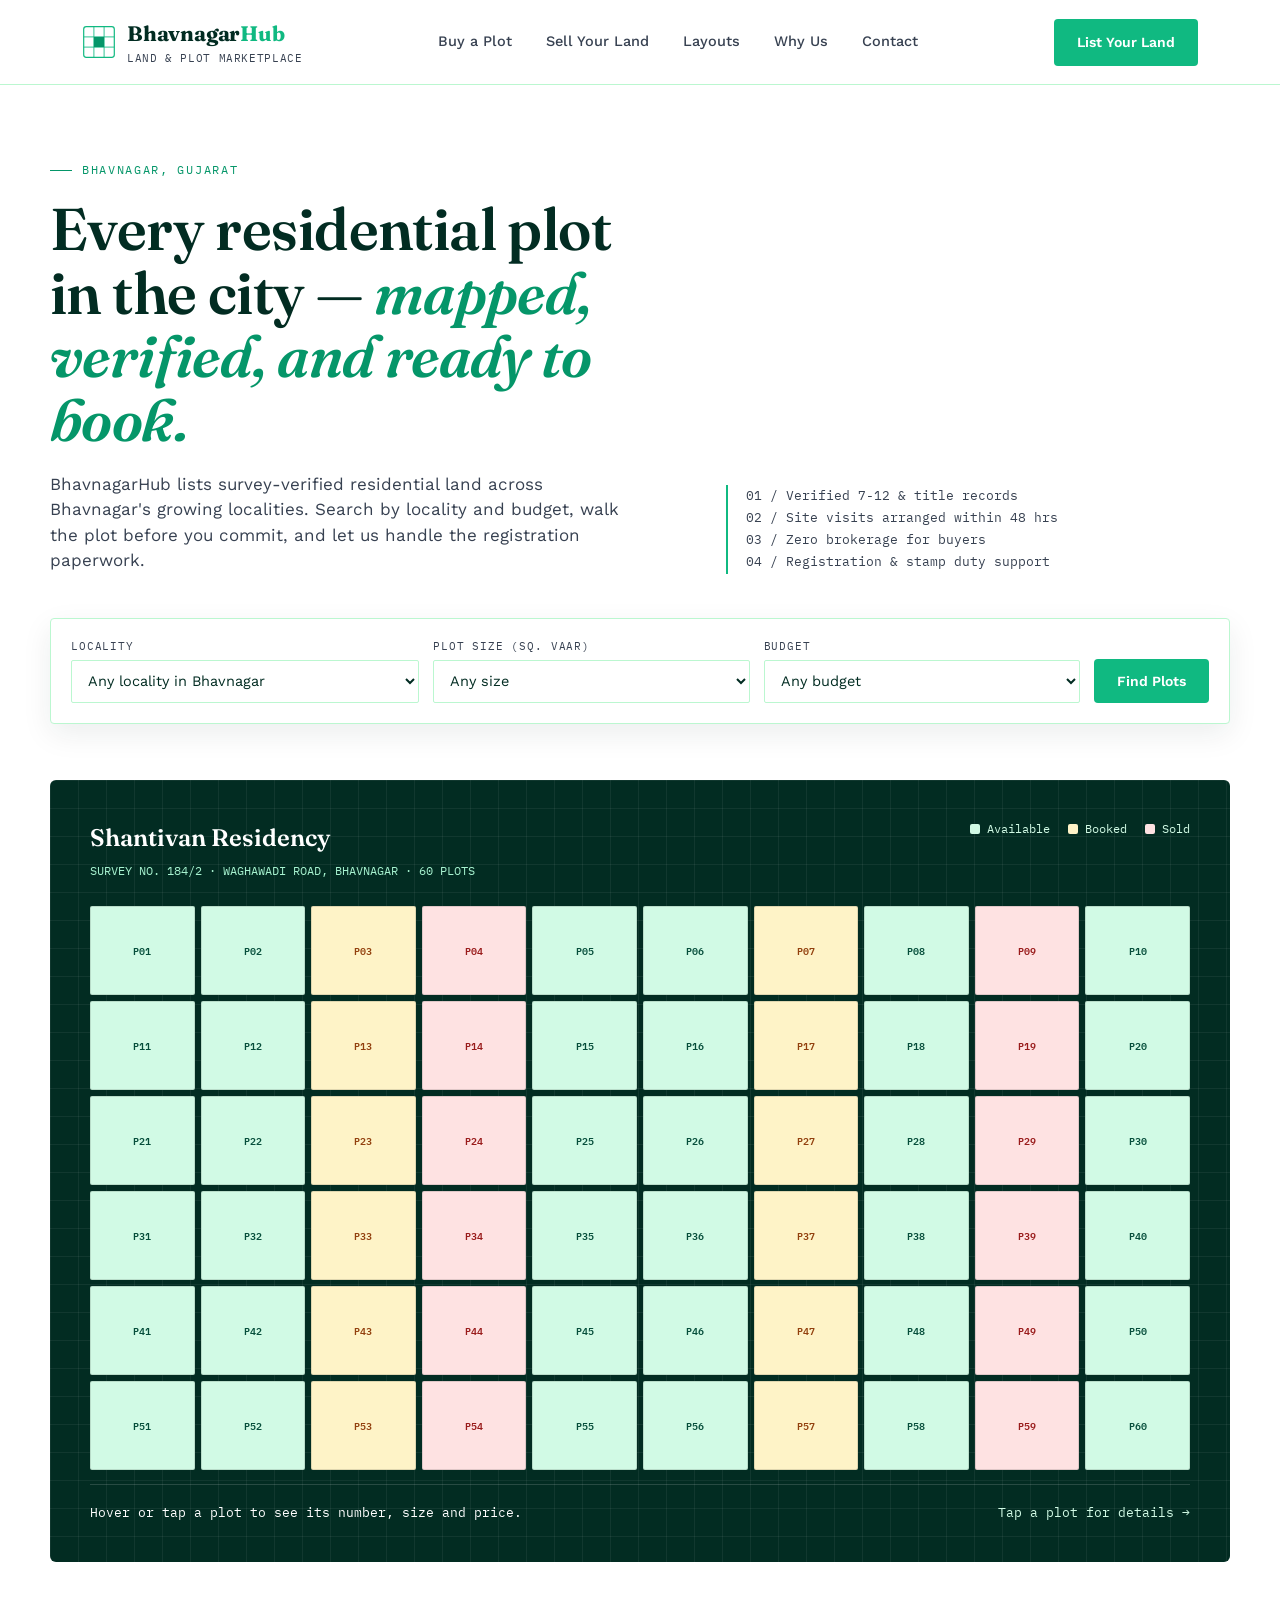
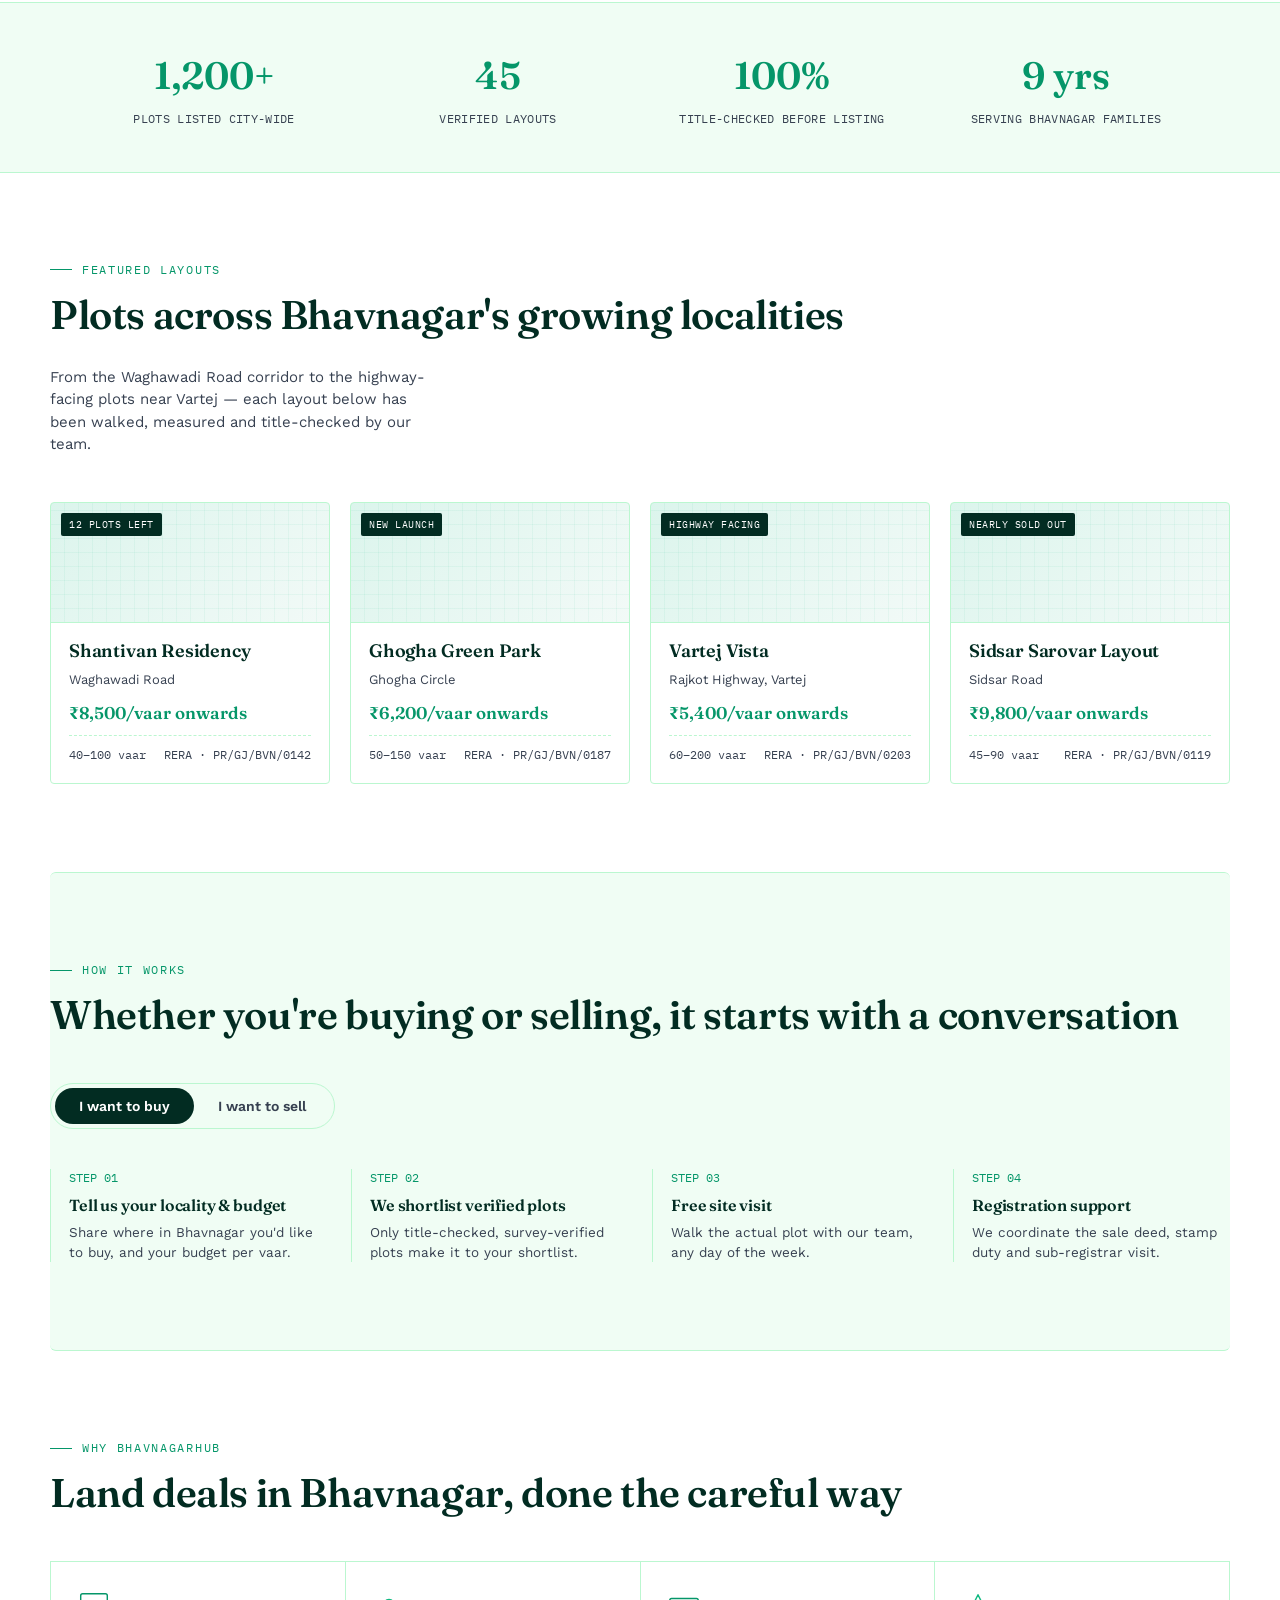
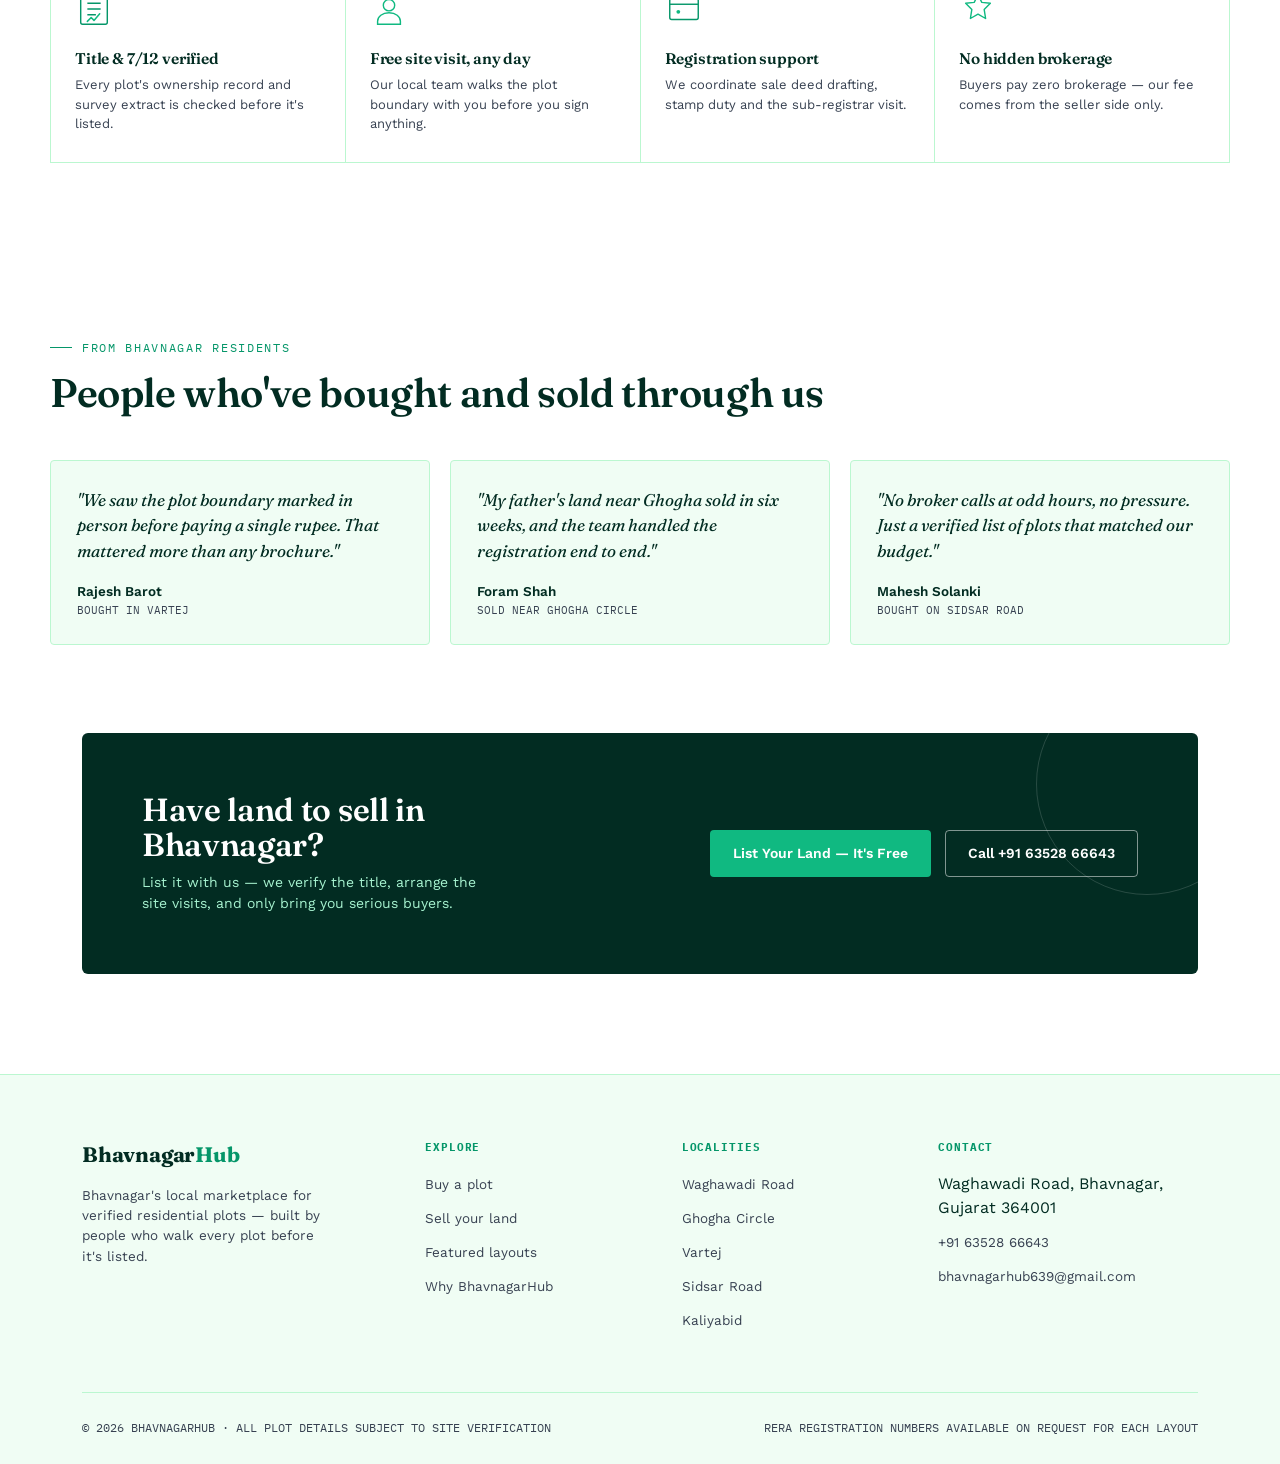
==== BhavnagarHub.html @ c13026b7 "Add files via upload" ====
<!DOCTYPE html>
<html lang="en">
<head>
<meta charset="UTF-8">
<meta name="viewport" content="width=device-width, initial-scale=1.0">
<title>BhavnagarHub — Bhavnagar's Land &amp; Plot Marketplace</title>
<link rel="preconnect" href="https://fonts.googleapis.com">
<link rel="preconnect" href="https://fonts.gstatic.com" crossorigin>
<link href="https://fonts.googleapis.com/css2?family=Fraunces:opsz,wght@9..144,400;9..144,500;9..144,600;9..144,700;9..144,900&family=Work+Sans:wght@400;500;600;700&family=IBM+Plex+Mono:wght@400;500;600&display=swap" rel="stylesheet">
<style>
  :root{
    /* Fresh Green & White Palette */
    --ink: #022C22; /* Deep forest green / almost black */
    --ink-soft: #374151; /* Muted slate for readable subtext */
    --paper: #FFFFFF; /* Crisp white */
    --paper-2: #F0FDF4; /* Very light fresh mint for soft backgrounds */
    --paper-line: #BBF7D0; /* Light green for borders */
    --accent: #10B981; /* Vibrant emerald green for primary actions */
    --accent-dark: #059669; /* Darker emerald for hovers */
    
    /* Plot statuses */
    --plot-available: #059669;
    --plot-available-bg: #D1FAE5;
    --plot-booked: #D97706;
    --plot-booked-bg: #FEF3C7;
    --plot-sold: #DC2626;
    --plot-sold-bg: #FEE2E2;
    
    --cream-white: #FFFFFF;
    --shadow: 0 10px 30px rgba(2, 44, 34, 0.08);
    --radius: 4px;
  }

  *{box-sizing:border-box; margin:0; padding:0;}
  html{scroll-behavior:smooth;}
  body{
    background:var(--paper);
    color:var(--ink);
    font-family:'Work Sans', sans-serif;
    font-size:16px;
    line-height:1.5;
    -webkit-font-smoothing:antialiased;
  }
  img{max-width:100%; display:block;}
  a{color:inherit; text-decoration:none;}
  ul{list-style:none;}
  button{font-family:inherit; cursor:pointer;}

  .wrap{
    max-width:1180px;
    margin:0 auto;
    padding:0 32px;
  }

  h1,h2,h3,h4{
    font-family:'Fraunces', serif;
    font-weight:600;
    line-height:1.08;
    letter-spacing:-0.01em;
  }

  .eyebrow{
    font-family:'IBM Plex Mono', monospace;
    font-size:12px;
    letter-spacing:0.14em;
    text-transform:uppercase;
    color:var(--accent-dark);
    display:flex;
    align-items:center;
    gap:10px;
  }
  .eyebrow::before{
    content:"";
    width:22px;
    height:1px;
    background:var(--accent-dark);
    display:inline-block;
  }

  /* ===== HEADER ===== */
  header{
    position:sticky;
    top:0;
    z-index:100;
    background:rgba(255, 255, 255, 0.94);
    backdrop-filter:blur(8px);
    border-bottom:1px solid var(--paper-line);
  }
  .nav{
    display:flex;
    align-items:center;
    justify-content:space-between;
    padding:18px 32px;
    max-width:1180px;
    margin:0 auto;
  }
  .brand{
    display:flex;
    align-items:center;
    gap:11px;
  }
  .brand-mark{
    width:34px; height:34px;
    flex-shrink:0;
  }
  .brand-text{
    font-family:'Fraunces', serif;
    font-weight:700;
    font-size:21px;
    letter-spacing:-0.01em;
    color:var(--ink);
  }
  .brand-text span{ color:var(--accent); }
  .brand-sub{
    font-family:'IBM Plex Mono', monospace;
    font-size:10.5px;
    letter-spacing:0.06em;
    color:var(--ink-soft);
    text-transform:uppercase;
    margin-top:1px;
  }
  .nav-links{
    display:flex;
    align-items:center;
    gap:34px;
  }
  .nav-links a{
    font-size:14.5px;
    font-weight:500;
    color:var(--ink-soft);
    position:relative;
    padding:4px 0;
  }
  .nav-links a:hover{ color:var(--ink); }
  .nav-cta{
    display:flex;
    align-items:center;
    gap:16px;
  }
  .btn{
    display:inline-flex;
    align-items:center;
    justify-content:center;
    gap:8px;
    padding:12px 22px;
    border-radius:var(--radius);
    font-size:14px;
    font-weight:600;
    border:1px solid transparent;
    transition:transform 0.15s ease, box-shadow 0.15s ease, background 0.15s ease;
    white-space:nowrap;
  }
  .btn-accent{
    background:var(--accent);
    color:var(--cream-white);
  }
  .btn-accent:hover{ background:var(--accent-dark); transform:translateY(-1px); box-shadow:var(--shadow); }
  .btn-ink{
    background:var(--ink);
    color:var(--paper);
  }
  .btn-ink:hover{ background:#021c16; transform:translateY(-1px); }
  .btn-line{
    background:transparent;
    color:var(--ink);
    border:1px solid var(--ink);
  }
  .btn-line:hover{ background:var(--ink); color:var(--paper); }
  .btn-ghost-paper{
    background:transparent;
    color:var(--paper);
    border:1px solid rgba(255,255,255,0.5);
  }
  .btn-ghost-paper:hover{ background:rgba(255,255,255,0.15); }

  .menu-toggle{
    display:none;
    flex-direction:column;
    gap:5px;
    background:none; border:none;
  }
  .menu-toggle span{
    width:24px; height:2px; background:var(--ink);
  }

  /* ===== HERO ===== */
  .hero{
    padding:76px 0 40px;
  }
  .hero-top{
    display:grid;
    grid-template-columns:1.1fr 0.9fr;
    gap:60px;
    align-items:end;
    margin-bottom:44px;
  }
  .hero h1{
    font-size:clamp(36px, 4.6vw, 60px);
    margin-top:18px;
    color:var(--ink);
  }
  .hero h1 em{
    font-style:italic;
    color:var(--accent-dark);
  }
  .hero-lede{
    font-size:17px;
    color:var(--ink-soft);
    max-width:52ch;
    margin-top:20px;
  }
  .hero-side{
    font-family:'IBM Plex Mono', monospace;
    font-size:13px;
    color:var(--ink-soft);
    border-left:2px solid var(--accent);
    padding-left:18px;
    line-height:1.7;
  }

  /* search bar */
  .search-bar{
    background:var(--cream-white);
    border:1px solid var(--paper-line);
    border-radius:var(--radius);
    box-shadow:var(--shadow);
    padding:20px;
    display:grid;
    grid-template-columns:1.1fr 1fr 1fr auto;
    gap:14px;
    margin-bottom:56px;
  }
  .field{
    display:flex;
    flex-direction:column;
    gap:6px;
  }
  .field label{
    font-family:'IBM Plex Mono', monospace;
    font-size:10.5px;
    text-transform:uppercase;
    letter-spacing:0.08em;
    color:var(--ink-soft);
  }
  .field select, .field input{
    border:1px solid var(--paper-line);
    background:var(--paper);
    padding:11px 12px;
    font-family:'Work Sans', sans-serif;
    font-size:14.5px;
    color:var(--ink);
    border-radius:2px;
  }
  .field select:focus, .field input:focus{
    outline:2px solid var(--accent);
    outline-offset:1px;
  }
  .search-bar .btn{ align-self:end; height:44px; }

  /* ===== MAP / SIGNATURE ELEMENT ===== */
  .survey{
    background:var(--ink);
    border-radius:6px;
    padding:40px;
    color:var(--paper);
    position:relative;
    overflow:hidden;
  }
  .survey::before{
    content:"";
    position:absolute;
    inset:0;
    background-image:
      linear-gradient(rgba(255,255,255,0.06) 1px, transparent 1px),
      linear-gradient(90deg, rgba(255,255,255,0.06) 1px, transparent 1px);
    background-size:28px 28px;
    pointer-events:none;
  }
  .survey-head{
    display:flex;
    justify-content:space-between;
    align-items:flex-start;
    gap:20px;
    margin-bottom:26px;
    position:relative;
    flex-wrap:wrap;
  }
  .survey-title{
    font-family:'Fraunces', serif;
    font-size:24px;
    font-weight:600;
    color:var(--paper);
  }
  .survey-loc{
    font-family:'IBM Plex Mono', monospace;
    font-size:12px;
    color:#A7F3D0;
    margin-top:6px;
  }
  .legend{
    display:flex;
    gap:18px;
    flex-wrap:wrap;
    font-family:'IBM Plex Mono', monospace;
    font-size:11.5px;
    color:#D1FAE5;
  }
  .legend span{
    display:inline-flex;
    align-items:center;
    gap:7px;
  }
  .legend i{
    width:10px; height:10px; border-radius:2px; display:inline-block;
  }

  .plot-grid{
    position:relative;
    display:grid;
    grid-template-columns:repeat(10, 1fr);
    gap:6px;
    margin-bottom:14px;
  }
  .plot{
    aspect-ratio:1/0.85;
    border-radius:2px;
    display:flex;
    align-items:center;
    justify-content:center;
    font-family:'IBM Plex Mono', monospace;
    font-size:10px;
    font-weight:600;
    cursor:pointer;
    transition:transform 0.12s ease, filter 0.12s ease;
    border:1px solid rgba(0,0,0,0.12);
  }
  .plot:hover{ transform:translateY(-2px) scale(1.05); filter:brightness(1.1); z-index:2; }
  .plot.available{ background:var(--plot-available-bg); color:#064E3B; }
  .plot.booked{ background:var(--plot-booked-bg); color:#92400E; }
  .plot.sold{ background:var(--plot-sold-bg); color:#991B1B; }

  .plot-info{
    position:relative;
    display:flex;
    justify-content:space-between;
    align-items:center;
    flex-wrap:wrap;
    gap:14px;
    padding-top:18px;
    border-top:1px solid rgba(255,255,255,0.15);
    font-family:'IBM Plex Mono', monospace;
    font-size:12.5px;
    color:#D1FAE5;
  }
  #plot-detail{
    font-size:13px;
    color:var(--paper);
  }
  #plot-detail b{ color:var(--accent); }

  /* ===== STATS ===== */
  .stats{
    background:var(--paper-2);
    border-top:1px solid var(--paper-line);
    border-bottom:1px solid var(--paper-line);
    padding:44px 0;
  }
  .stats-grid{
    display:grid;
    grid-template-columns:repeat(4, 1fr);
    gap:20px;
    text-align:center;
  }
  .stat-num{
    font-family:'Fraunces', serif;
    font-size:38px;
    font-weight:600;
    color:var(--accent-dark);
  }
  .stat-label{
    font-family:'IBM Plex Mono', monospace;
    font-size:11.5px;
    letter-spacing:0.03em;
    color:var(--ink-soft);
    margin-top:6px;
  }

  /* ===== SECTION GENERIC ===== */
  section.block{ padding:88px 0; }
  .block-head{
    display:flex;
    justify-content:space-between;
    align-items:flex-end;
    gap:30px;
    margin-bottom:46px;
    flex-wrap:wrap;
  }
  .block-head h2{
    font-size:clamp(28px,3.2vw,40px);
    margin-top:14px;
  }
  .block-head p{
    max-width:44ch;
    color:var(--ink-soft);
    font-size:15px;
  }

  
  /* ===== LAYOUT CARDS ===== */
  .layouts-grid{
    display:grid;
    grid-template-columns:repeat(4, 1fr);
    gap:20px;
  }
  .layout-card{
    background:var(--cream-white);
    border:1px solid var(--paper-line);
    border-radius:4px;
    overflow:hidden;
    display:flex;
    flex-direction:column;
    transition:box-shadow 0.15s ease, transform 0.15s ease;
  }
  .layout-card:hover{ box-shadow:var(--shadow); transform:translateY(-3px); }
  .layout-thumb{
    height:120px;
    background:
      linear-gradient(135deg, rgba(16,185,129,0.15), rgba(5,150,105,0.05)),
      repeating-linear-gradient(0deg, transparent, transparent 13px, rgba(16,185,129,0.06) 13px, rgba(16,185,129,0.06) 14px),
      repeating-linear-gradient(90deg, transparent, transparent 13px, rgba(16,185,129,0.06) 13px, rgba(16,185,129,0.06) 14px);
    position:relative;
    border-bottom:1px solid var(--paper-line);
  }
  .layout-tag{
    position:absolute;
    top:10px; left:10px;
    background:var(--ink);
    color:var(--paper);
    font-family:'IBM Plex Mono', monospace;
    font-size:10px;
    letter-spacing:0.05em;
    padding:4px 8px;
    border-radius:2px;
    text-transform:uppercase;
  }
  .layout-body{
    padding:18px 18px 20px;
    display:flex;
    flex-direction:column;
    gap:10px;
    flex:1;
  }
  .layout-body h3{
    font-size:18px;
    font-weight:600;
  }
  .layout-loc{
    font-size:13px;
    color:var(--ink-soft);
  }
  .layout-meta{
    font-family:'IBM Plex Mono', monospace;
    font-size:11.5px;
    color:var(--ink-soft);
    display:flex;
    justify-content:space-between;
    border-top:1px dashed var(--paper-line);
    padding-top:10px;
    margin-top:auto;
  }
  .layout-price{
    font-family:'Fraunces', serif;
    font-weight:600;
    font-size:17px;
    color:var(--accent-dark);
  }

  /* ===== PROCESS (buy/sell toggle) ===== */
  .toggle-row{
    display:inline-flex;
    background:var(--paper-2);
    border:1px solid var(--paper-line);
    border-radius:30px;
    padding:4px;
    margin-bottom:40px;
  }
  .toggle-btn{
    padding:10px 24px;
    border-radius:24px;
    font-size:14px;
    font-weight:600;
    background:transparent;
    border:none;
    color:var(--ink-soft);
  }
  .toggle-btn.active{
    background:var(--ink);
    color:var(--paper);
  }
  .process-panel{ display:none; }
  .process-panel.active{ display:grid; }
  .process-panel{
    grid-template-columns:repeat(4, 1fr);
    gap:24px;
  }
  .process-step{
    border-left:1px solid var(--paper-line);
    padding-left:18px;
    position:relative;
  }
  .process-step .num{
    font-family:'IBM Plex Mono', monospace;
    font-size:12px;
    color:var(--accent-dark);
    margin-bottom:10px;
    display:block;
  }
  .process-step h4{
    font-size:16px;
    font-weight:600;
    margin-bottom:8px;
  }
  .process-step p{
    font-size:13.5px;
    color:var(--ink-soft);
  }

  /* ===== TRUST GRID ===== */
  .trust-grid{
    display:grid;
    grid-template-columns:repeat(4,1fr);
    gap:1px;
    background:var(--paper-line);
    border:1px solid var(--paper-line);
  }
  .trust-card{
    background:var(--cream-white);
    padding:28px 24px;
  }
  .trust-card .glyph{
    width:38px; height:38px;
    margin-bottom:16px;
  }
  .trust-card h4{
    font-size:15.5px;
    font-weight:600;
    margin-bottom:8px;
  }
  .trust-card p{
    font-size:13px;
    color:var(--ink-soft);
  }

  /* ===== TESTIMONIALS ===== */
  .testi-grid{
    display:grid;
    grid-template-columns:repeat(3,1fr);
    gap:20px;
  }
  .testi-card{
    background:var(--paper-2);
    border:1px solid var(--paper-line);
    padding:26px;
    border-radius:4px;
  }
  .testi-quote{
    font-family:'Fraunces', serif;
    font-size:17px;
    font-style:italic;
    color:var(--ink);
    margin-bottom:18px;
  }
  .testi-name{
    font-weight:600;
    font-size:13.5px;
  }
  .testi-loc{
    font-family:'IBM Plex Mono', monospace;
    font-size:11px;
    color:var(--ink-soft);
    text-transform:uppercase;
  }

  /* ===== CTA BANNER ===== */
  .cta-banner{
    background:var(--ink);
    color:var(--paper);
    border-radius:6px;
    padding:60px;
    display:flex;
    justify-content:space-between;
    align-items:center;
    gap:30px;
    flex-wrap:wrap;
    position:relative;
    overflow:hidden;
  }
  .cta-banner::before{
    content:"";
    position:absolute;
    right:-60px; top:-60px;
    width:220px; height:220px;
    border:1px solid rgba(255,255,255,0.15);
    border-radius:50%;
  }
  .cta-banner h2{
    color:var(--paper);
    font-size:clamp(24px,2.6vw,32px);
    max-width:16ch;
  }
  .cta-banner p{ color:#A7F3D0; margin-top:10px; font-size:14px; max-width:40ch; }
  .cta-actions{ display:flex; gap:14px; flex-wrap:wrap; }

  /* ===== FOOTER ===== */
  footer{
    background:var(--paper-2);
    border-top:1px solid var(--paper-line);
    padding:64px 0 28px;
  }
  .footer-grid{
    display:grid;
    grid-template-columns:1.4fr 1fr 1fr 1.2fr;
    gap:40px;
    margin-bottom:50px;
  }
  .footer-brand p{
    font-size:13.5px;
    color:var(--ink-soft);
    margin-top:14px;
    max-width:32ch;
  }
  .footer-col h5{
    font-family:'IBM Plex Mono', monospace;
    font-size:11px;
    letter-spacing:0.08em;
    text-transform:uppercase;
    color:var(--accent-dark);
    margin-bottom:16px;
  }
  .footer-col ul li{ margin-bottom:10px; }
  .footer-col ul li a{
    font-size:13.5px;
    color:var(--ink-soft);
  }
  .footer-col ul li a:hover{ color:var(--ink); }
  .footer-bottom{
    display:flex;
    justify-content:space-between;
    align-items:center;
    flex-wrap:wrap;
    gap:12px;
    padding-top:26px;
    border-top:1px solid var(--paper-line);
    font-family:'IBM Plex Mono', monospace;
    font-size:11.5px;
    color:var(--ink-soft);
  }

  /* ===== RESPONSIVE ===== */
  @media (max-width: 980px){
    .nav-links{ display:none; }
    .menu-toggle{ display:flex; }
    .hero-top{ grid-template-columns:1fr; gap:34px; }
    .search-bar{ grid-template-columns:1fr 1fr; }
    .search-bar .btn{ grid-column:1/-1; }
    .stats-grid{ grid-template-columns:repeat(2,1fr); gap:30px; }
    .layouts-grid{ grid-template-columns:repeat(2,1fr); }
    .trust-grid{ grid-template-columns:repeat(2,1fr); }
    .testi-grid{ grid-template-columns:1fr; }
    .process-panel{ grid-template-columns:repeat(2,1fr); }
    .footer-grid{ grid-template-columns:1fr 1fr; }
    .plot-grid{ grid-template-columns:repeat(6,1fr); }
  }
  @media (max-width: 600px){
    .wrap{ padding:0 20px; }
    .nav{ padding:16px 20px; }
    .search-bar{ grid-template-columns:1fr; }
    .stats-grid{ grid-template-columns:1fr 1fr; }
    .layouts-grid{ grid-template-columns:1fr; }
    .trust-grid{ grid-template-columns:1fr; }
    .process-panel{ grid-template-columns:1fr; }
    .footer-grid{ grid-template-columns:1fr; gap:30px; }
    .cta-banner{ padding:36px 24px; flex-direction:column; align-items:flex-start; }
    .plot-grid{ grid-template-columns:repeat(5,1fr); }
    .survey{ padding:24px; }
    section.block{ padding:60px 0; }
  }

  @media (prefers-reduced-motion: reduce){
    *{ animation:none !important; transition:none !important; }
  }

  :focus-visible{ outline:2px solid var(--accent); outline-offset:2px; }
</style>
</head>
<body>

<header>
  <nav class="nav">
    <a href="#top" class="brand">
      <svg class="brand-mark" viewBox="0 0 40 40" fill="none" xmlns="http://www.w3.org/2000/svg" aria-hidden="true">
        <rect x="2" y="2" width="36" height="36" rx="3" stroke="#10B981" stroke-width="1.4"/>
        <line x1="2" y1="14" x2="38" y2="14" stroke="#10B981" stroke-width="1"/>
        <line x1="2" y1="26" x2="38" y2="26" stroke="#10B981" stroke-width="1"/>
        <line x1="14" y1="2" x2="14" y2="38" stroke="#10B981" stroke-width="1"/>
        <line x1="26" y1="2" x2="26" y2="38" stroke="#10B981" stroke-width="1"/>
        <rect x="14" y="14" width="12" height="12" fill="#059669"/>
      </svg>
      <span>
        <span class="brand-text">Bhavnagar<span>Hub</span></span>
        <div class="brand-sub">Land &amp; Plot Marketplace</div>
      </span>
    </a>
    <div class="nav-links">
      <a href="#layouts">Buy a Plot</a>
      <a href="#sell">Sell Your Land</a>
      <a href="#layouts">Layouts</a>
      <a href="#trust">Why Us</a>
      <a href="#contact">Contact</a>
    </div>
    <div class="nav-cta">
      <a href="tel:+919999999999" class="btn btn-line" style="display:none" id="phone-btn">+91 98765 43210</a>
      <a href="#sell" class="btn btn-accent">List Your Land</a>
    </div>
    <button class="menu-toggle" aria-label="Open menu" onclick="document.querySelector('.nav-links').style.display = document.querySelector('.nav-links').style.display === 'flex' ? 'none' : 'flex'">
      <span></span><span></span><span></span>
    </button>
  </nav>
</header>

<main id="top">

  <!-- ============ HERO ============ -->
  <section class="hero wrap">
    <div class="hero-top">
      <div>
        <div class="eyebrow">Bhavnagar, Gujarat</div>
        <h1>Every residential plot in the city — <em>mapped, verified, and ready to book.</em></h1>
        <p class="hero-lede">BhavnagarHub lists survey-verified residential land across Bhavnagar's growing localities. Search by locality and budget, walk the plot before you commit, and let us handle the registration paperwork.</p>
      </div>
      <div class="hero-side">
        01 / Verified 7-12 &amp; title records<br>
        02 / Site visits arranged within 48 hrs<br>
        03 / Zero brokerage for buyers<br>
        04 / Registration &amp; stamp duty support
      </div>
    </div>

    <form class="search-bar" onsubmit="return false;">
      <div class="field">
        <label for="locality">Locality</label>
        <select id="locality">
          <option>Any locality in Bhavnagar</option>
          <option>Waghawadi Road</option>
          <option>Ghogha Circle</option>
          <option>Vartej</option>
          <option>Sidsar Road</option>
          <option>Kaliyabid</option>
          <option>Umrala Road</option>
          <option>Chitra</option>
        </select>
      </div>
      <div class="field">
        <label for="size">Plot size (sq. vaar)</label>
        <select id="size">
          <option>Any size</option>
          <option>30 – 50 vaar</option>
          <option>50 – 100 vaar</option>
          <option>100 – 150 vaar</option>
          <option>150+ vaar</option>
        </select>
      </div>
      <div class="field">
        <label for="budget">Budget</label>
        <select id="budget">
          <option>Any budget</option>
          <option>Under ₹10 lakh</option>
          <option>₹10 – 25 lakh</option>
          <option>₹25 – 50 lakh</option>
          <option>₹50 lakh+</option>
        </select>
      </div>
      <button type="submit" class="btn btn-accent" onclick="document.getElementById('layouts').scrollIntoView({behavior:'smooth'})">Find Plots</button>
    </form>

    <!-- SIGNATURE: interactive survey / plot booking grid -->
    <div class="survey">
      <div class="survey-head">
        <div>
          <div class="survey-title">Shantivan Residency</div>
          <div class="survey-loc">SURVEY NO. 184/2 · WAGHAWADI ROAD, BHAVNAGAR · 60 PLOTS</div>
        </div>
        <div class="legend">
          <span><i style="background:var(--plot-available-bg)"></i>Available</span>
          <span><i style="background:var(--plot-booked-bg)"></i>Booked</span>
          <span><i style="background:var(--plot-sold-bg)"></i>Sold</span>
        </div>
      </div>

      <div class="plot-grid" id="plot-grid"></div>

      <div class="plot-info">
        <div id="plot-detail">Hover or tap a plot to see its number, size and price.</div>
        <div>Tap a plot for details →</div>
      </div>
    </div>
  </section>

  <!-- ============ STATS ============ -->
  <section class="stats">
    <div class="wrap stats-grid">
      <div>
        <div class="stat-num">1,200+</div>
        <div class="stat-label">PLOTS LISTED CITY-WIDE</div>
      </div>
      <div>
        <div class="stat-num">45</div>
        <div class="stat-label">VERIFIED LAYOUTS</div>
      </div>
      <div>
        <div class="stat-num">100%</div>
        <div class="stat-label">TITLE-CHECKED BEFORE LISTING</div>
      </div>
      <div>
        <div class="stat-num">9 yrs</div>
        <div class="stat-label">SERVING BHAVNAGAR FAMILIES</div>
      </div>
    </div>
  </section>

  <!-- ============ FEATURED LAYOUTS ============ -->
  <section class="block wrap" id="layouts">
    <div class="block-head">
      <div>
        <div class="eyebrow">Featured layouts</div>
        <h2>Plots across Bhavnagar's growing localities</h2>
      </div>
      <p>From the Waghawadi Road corridor to the highway-facing plots near Vartej — each layout below has been walked, measured and title-checked by our team.</p>
    </div>

    <div class="layouts-grid">
      <div class="layout-card">
        <div class="layout-thumb"><span class="layout-tag">12 plots left</span></div>
        <div class="layout-body">
          <h3>Shantivan Residency</h3>
          <div class="layout-loc">Waghawadi Road</div>
          <div class="layout-price">₹8,500/vaar onwards</div>
          <div class="layout-meta"><span>40–100 vaar</span><span>RERA · PR/GJ/BVN/0142</span></div>
        </div>
      </div>
      <div class="layout-card">
        <div class="layout-thumb"><span class="layout-tag">New launch</span></div>
        <div class="layout-body">
          <h3>Ghogha Green Park</h3>
          <div class="layout-loc">Ghogha Circle</div>
          <div class="layout-price">₹6,200/vaar onwards</div>
          <div class="layout-meta"><span>50–150 vaar</span><span>RERA · PR/GJ/BVN/0187</span></div>
        </div>
      </div>
      <div class="layout-card">
        <div class="layout-thumb"><span class="layout-tag">Highway facing</span></div>
        <div class="layout-body">
          <h3>Vartej Vista</h3>
          <div class="layout-loc">Rajkot Highway, Vartej</div>
          <div class="layout-price">₹5,400/vaar onwards</div>
          <div class="layout-meta"><span>60–200 vaar</span><span>RERA · PR/GJ/BVN/0203</span></div>
        </div>
      </div>
      <div class="layout-card">
        <div class="layout-thumb"><span class="layout-tag">Nearly sold out</span></div>
        <div class="layout-body">
          <h3>Sidsar Sarovar Layout</h3>
          <div class="layout-loc">Sidsar Road</div>
          <div class="layout-price">₹9,800/vaar onwards</div>
          <div class="layout-meta"><span>45–90 vaar</span><span>RERA · PR/GJ/BVN/0119</span></div>
        </div>
      </div>
    </div>
  </section>

  <!-- ============ PROCESS: BUY / SELL ============ -->
  <section class="block wrap" id="sell" style="background:var(--paper-2); border-top:1px solid var(--paper-line); border-bottom:1px solid var(--paper-line); border-radius:6px;">
    <div class="block-head">
      <div>
        <div class="eyebrow">How it works</div>
        <h2>Whether you're buying or selling, it starts with a conversation</h2>
      </div>
    </div>

    <div class="toggle-row">
      <button class="toggle-btn active" id="tab-buy" onclick="showTab('buy')">I want to buy</button>
      <button class="toggle-btn" id="tab-sell" onclick="showTab('sell')">I want to sell</button>
    </div>

    <div class="process-panel active" id="panel-buy">
      <div class="process-step">
        <span class="num">STEP 01</span>
        <h4>Tell us your locality &amp; budget</h4>
        <p>Share where in Bhavnagar you'd like to buy, and your budget per vaar.</p>
      </div>
      <div class="process-step">
        <span class="num">STEP 02</span>
        <h4>We shortlist verified plots</h4>
        <p>Only title-checked, survey-verified plots make it to your shortlist.</p>
      </div>
      <div class="process-step">
        <span class="num">STEP 03</span>
        <h4>Free site visit</h4>
        <p>Walk the actual plot with our team, any day of the week.</p>
      </div>
      <div class="process-step">
        <span class="num">STEP 04</span>
        <h4>Registration support</h4>
        <p>We coordinate the sale deed, stamp duty and sub-registrar visit.</p>
      </div>
    </div>

    <div class="process-panel" id="panel-sell">
      <div class="process-step">
        <span class="num">STEP 01</span>
        <h4>Share your land details</h4>
        <p>Survey number, location and size — takes under five minutes.</p>
      </div>
      <div class="process-step">
        <span class="num">STEP 02</span>
        <h4>We verify title &amp; survey number</h4>
        <p>Our team checks the 7/12 extract and ownership records at no cost to you.</p>
      </div>
      <div class="process-step">
        <span class="num">STEP 03</span>
        <h4>Listed to serious buyers only</h4>
        <p>Your land is shown to buyers actively searching that locality and budget.</p>
      </div>
      <div class="process-step">
        <span class="num">STEP 04</span>
        <h4>We handle site visits &amp; paperwork</h4>
        <p>From buyer walk-throughs to the final registration — we're present at every step.</p>
      </div>
    </div>
  </section>

  <!-- ============ TRUST ============ -->
  <section class="block wrap" id="trust">
    <div class="block-head">
      <div>
        <div class="eyebrow">Why BhavnagarHub</div>
        <h2>Land deals in Bhavnagar, done the careful way</h2>
      </div>
    </div>

    <div class="trust-grid">
      <div class="trust-card">
        <svg class="glyph" viewBox="0 0 40 40" fill="none"><rect x="6" y="4" width="28" height="32" rx="2" stroke="#059669" stroke-width="1.5"/><path d="M13 14h14M13 20h14M13 26h9" stroke="#059669" stroke-width="1.5"/><path d="M13 33l4-4 3 3 6-7" stroke="#10B981" stroke-width="1.6" stroke-linecap="round" stroke-linejoin="round"/></svg>
        <h4>Title &amp; 7/12 verified</h4>
        <p>Every plot's ownership record and survey extract is checked before it's listed.</p>
      </div>
      <div class="trust-card">
        <svg class="glyph" viewBox="0 0 40 40" fill="none"><circle cx="20" cy="16" r="6" stroke="#10B981" stroke-width="1.5"/><path d="M20 24c-7 0-12 4-12 9v3h24v-3c0-5-5-9-12-9z" stroke="#10B981" stroke-width="1.5"/></svg>
        <h4>Free site visit, any day</h4>
        <p>Our local team walks the plot boundary with you before you sign anything.</p>
      </div>
      <div class="trust-card">
        <svg class="glyph" viewBox="0 0 40 40" fill="none"><rect x="5" y="9" width="30" height="22" rx="2" stroke="#059669" stroke-width="1.5"/><path d="M5 15h30" stroke="#059669" stroke-width="1.5"/><circle cx="14" cy="23" r="2" fill="#10B981"/></svg>
        <h4>Registration support</h4>
        <p>We coordinate sale deed drafting, stamp duty and the sub-registrar visit.</p>
      </div>
      <div class="trust-card">
        <svg class="glyph" viewBox="0 0 40 40" fill="none"><path d="M20 5l4 8 9 1-6.5 6.5L28 30l-8-4.5L12 30l1.5-9.5L7 14l9-1z" stroke="#10B981" stroke-width="1.5" stroke-linejoin="round"/></svg>
        <h4>No hidden brokerage</h4>
        <p>Buyers pay zero brokerage — our fee comes from the seller side only.</p>
      </div>
    </div>
  </section>

  <!-- ============ TESTIMONIALS ============ -->
  <section class="block wrap">
    <div class="block-head">
      <div>
        <div class="eyebrow">From Bhavnagar residents</div>
        <h2>People who've bought and sold through us</h2>
      </div>
    </div>
    <div class="testi-grid">
      <div class="testi-card">
        <div class="testi-quote">"We saw the plot boundary marked in person before paying a single rupee. That mattered more than any brochure."</div>
        <div class="testi-name">Rajesh Barot</div>
        <div class="testi-loc">Bought in Vartej</div>
      </div>
      <div class="testi-card">
        <div class="testi-quote">"My father's land near Ghogha sold in six weeks, and the team handled the registration end to end."</div>
        <div class="testi-name">Foram Shah</div>
        <div class="testi-loc">Sold near Ghogha Circle</div>
      </div>
      <div class="testi-card">
        <div class="testi-quote">"No broker calls at odd hours, no pressure. Just a verified list of plots that matched our budget."</div>
        <div class="testi-name">Mahesh Solanki</div>
        <div class="testi-loc">Bought on Sidsar Road</div>
      </div>
    </div>
  </section>

  <!-- ============ CTA BANNER ============ -->
  <section class="wrap" style="padding-bottom:100px;">
    <div class="cta-banner">
      <div>
        <h2>Have land to sell in Bhavnagar?</h2>
        <p>List it with us — we verify the title, arrange the site visits, and only bring you serious buyers.</p>
      </div>
      <div class="cta-actions">
        <a href="#" class="btn btn-accent">List Your Land — It's Free</a>
        <a href="tel:+919999999999" class="btn btn-ghost-paper">Call +91 63528 66643</a>
      </div>
    </div>
  </section>

</main>

<footer id="contact">
  <div class="wrap">
    <div class="footer-grid">
      <div class="footer-brand">
        <div class="brand-text">Bhavnagar<span style="color:var(--accent-dark)">Hub</span></div>
        <p>Bhavnagar's local marketplace for verified residential plots — built by people who walk every plot before it's listed.</p>
      </div>
      <div class="footer-col">
        <h5>Explore</h5>
        <ul>
          <li><a href="#layouts">Buy a plot</a></li>
          <li><a href="#sell">Sell your land</a></li>
          <li><a href="#layouts">Featured layouts</a></li>
          <li><a href="#trust">Why BhavnagarHub</a></li>
        </ul>
      </div>
      <div class="footer-col">
        <h5>Localities</h5>
        <ul>
          <li><a href="#">Waghawadi Road</a></li>
          <li><a href="#">Ghogha Circle</a></li>
          <li><a href="#">Vartej</a></li>
          <li><a href="#">Sidsar Road</a></li>
          <li><a href="#">Kaliyabid</a></li>
        </ul>
      </div>
      <div class="footer-col">
        <h5>Contact</h5>
        <ul>
          <li>Waghawadi Road, Bhavnagar, Gujarat 364001</li>
          <li><a href="tel:+9163528 66643">+91 63528 66643</a></li>
          <li><a href="mailto:bhavnagarhub639@gmail.com">bhavnagarhub639@gmail.com</a></li>
        </ul>
      </div>
    </div>
    <div class="footer-bottom">
      <span>© 2026 BHAVNAGARHUB · ALL PLOT DETAILS SUBJECT TO SITE VERIFICATION</span>
      <span>RERA REGISTRATION NUMBERS AVAILABLE ON REQUEST FOR EACH LAYOUT</span>
    </div>
  </div>
</footer>

<script>
  // Build the interactive plot grid
  const grid = document.getElementById('plot-grid');
  const detail = document.getElementById('plot-detail');
  const totalPlots = 60;
  const sizes = [45, 50, 60, 75, 90, 100];
  const statuses = ['available','available','available','booked','sold','available','available','booked','available','sold'];

  for(let i=1; i<=totalPlots; i++){
    const status = statuses[i % statuses.length];
    const size = sizes[i % sizes.length];
    const pricePerVaar = 8500 + (i % 5) * 400;
    const total = size * pricePerVaar;

    const el = document.createElement('div');
    el.className = 'plot ' + status;
    el.textContent = 'P' + String(i).padStart(2,'0');
    el.setAttribute('tabindex','0');
    el.setAttribute('role','button');
    el.setAttribute('aria-label', 'Plot ' + i + ', ' + status + ', ' + size + ' square vaar');

    const showDetail = () => {
      const statusLabel = status === 'available' ? 'Available' : status === 'booked' ? 'Booked' : 'Sold';
      detail.innerHTML = '<b>Plot P' + String(i).padStart(2,'0') + '</b> · ' + size + ' sq.vaar · ₹' + pricePerVaar.toLocaleString('en-IN') + '/vaar · Total ≈ ₹' + total.toLocaleString('en-IN') + ' · ' + statusLabel;
    };

    el.addEventListener('mouseenter', showDetail);
    el.addEventListener('focus', showDetail);
    el.addEventListener('click', showDetail);

    grid.appendChild(el);
  }

  // Buy / Sell tab toggle
  function showTab(which){
    document.getElementById('tab-buy').classList.toggle('active', which==='buy');
    document.getElementById('tab-sell').classList.toggle('active', which==='sell');
    document.getElementById('panel-buy').classList.toggle('active', which==='buy');
    document.getElementById('panel-sell').classList.toggle('active', which==='sell');
  }
</script>

</body>
</html>
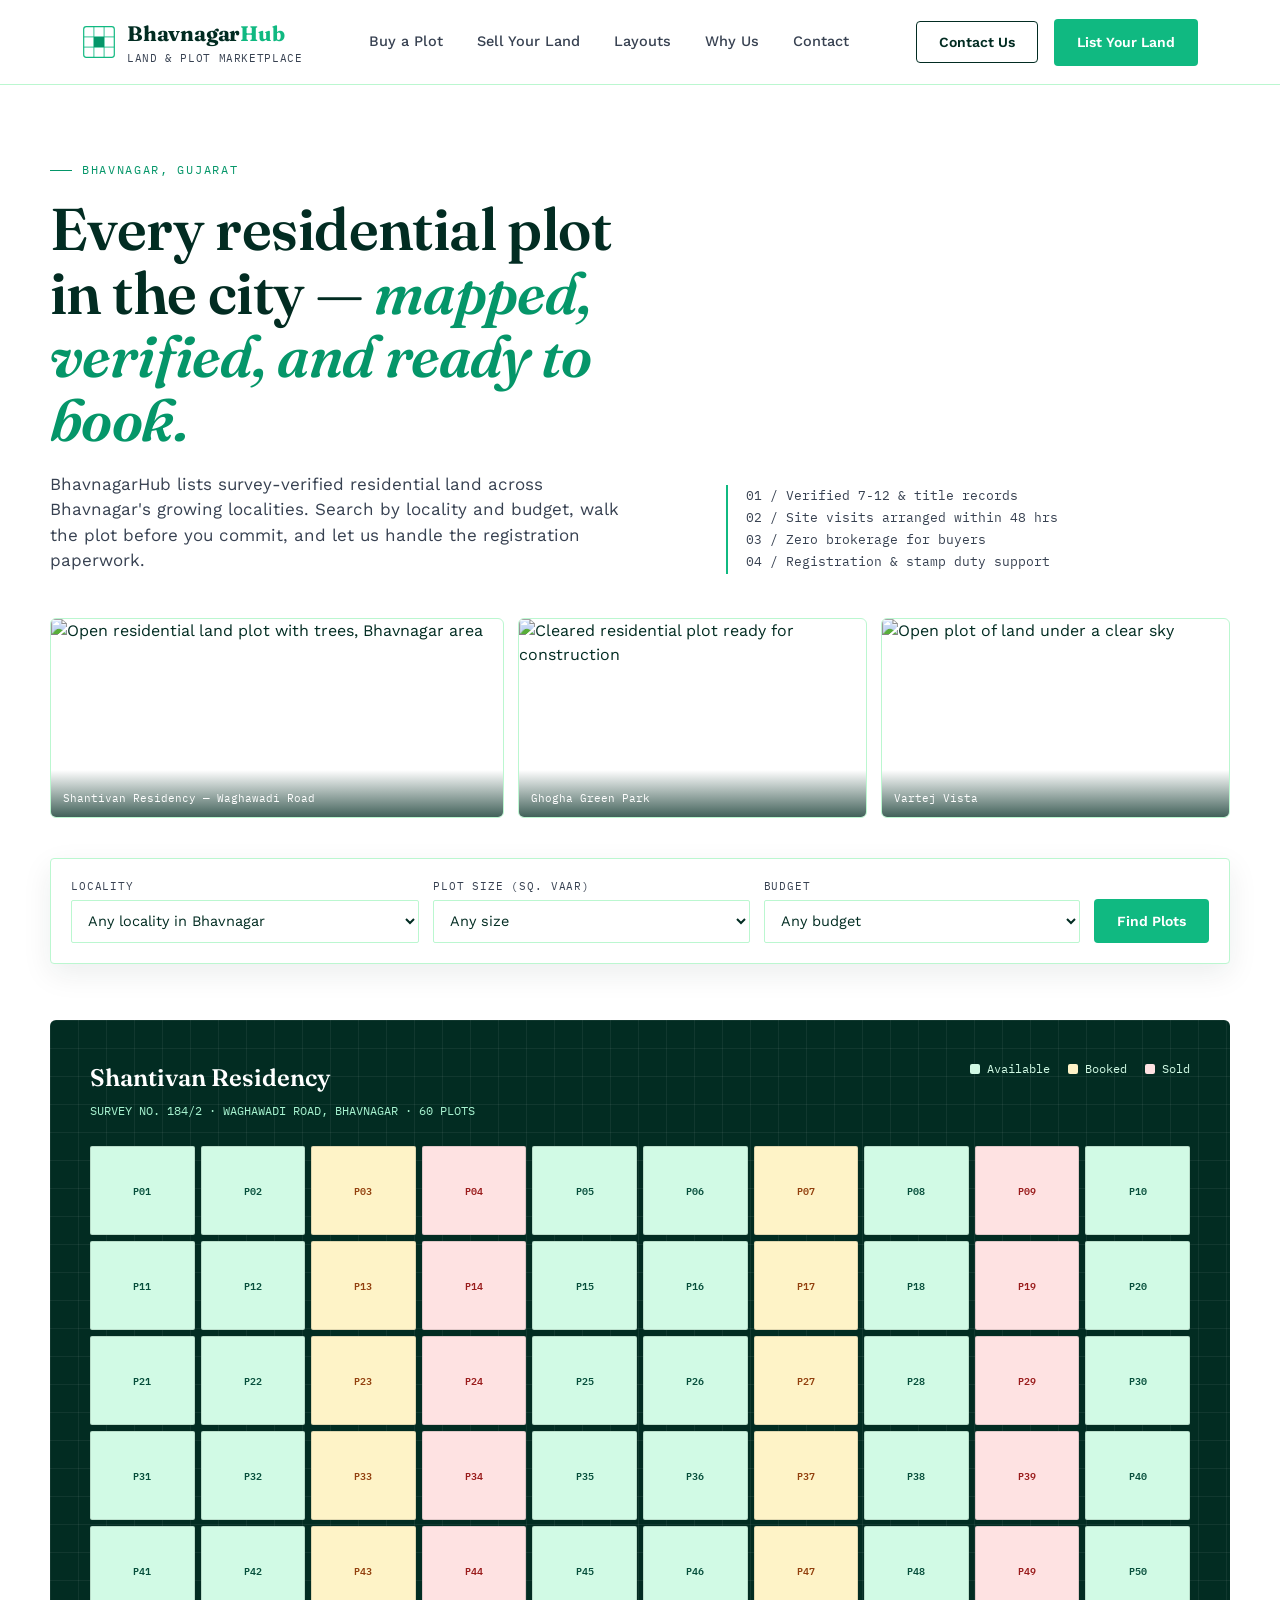
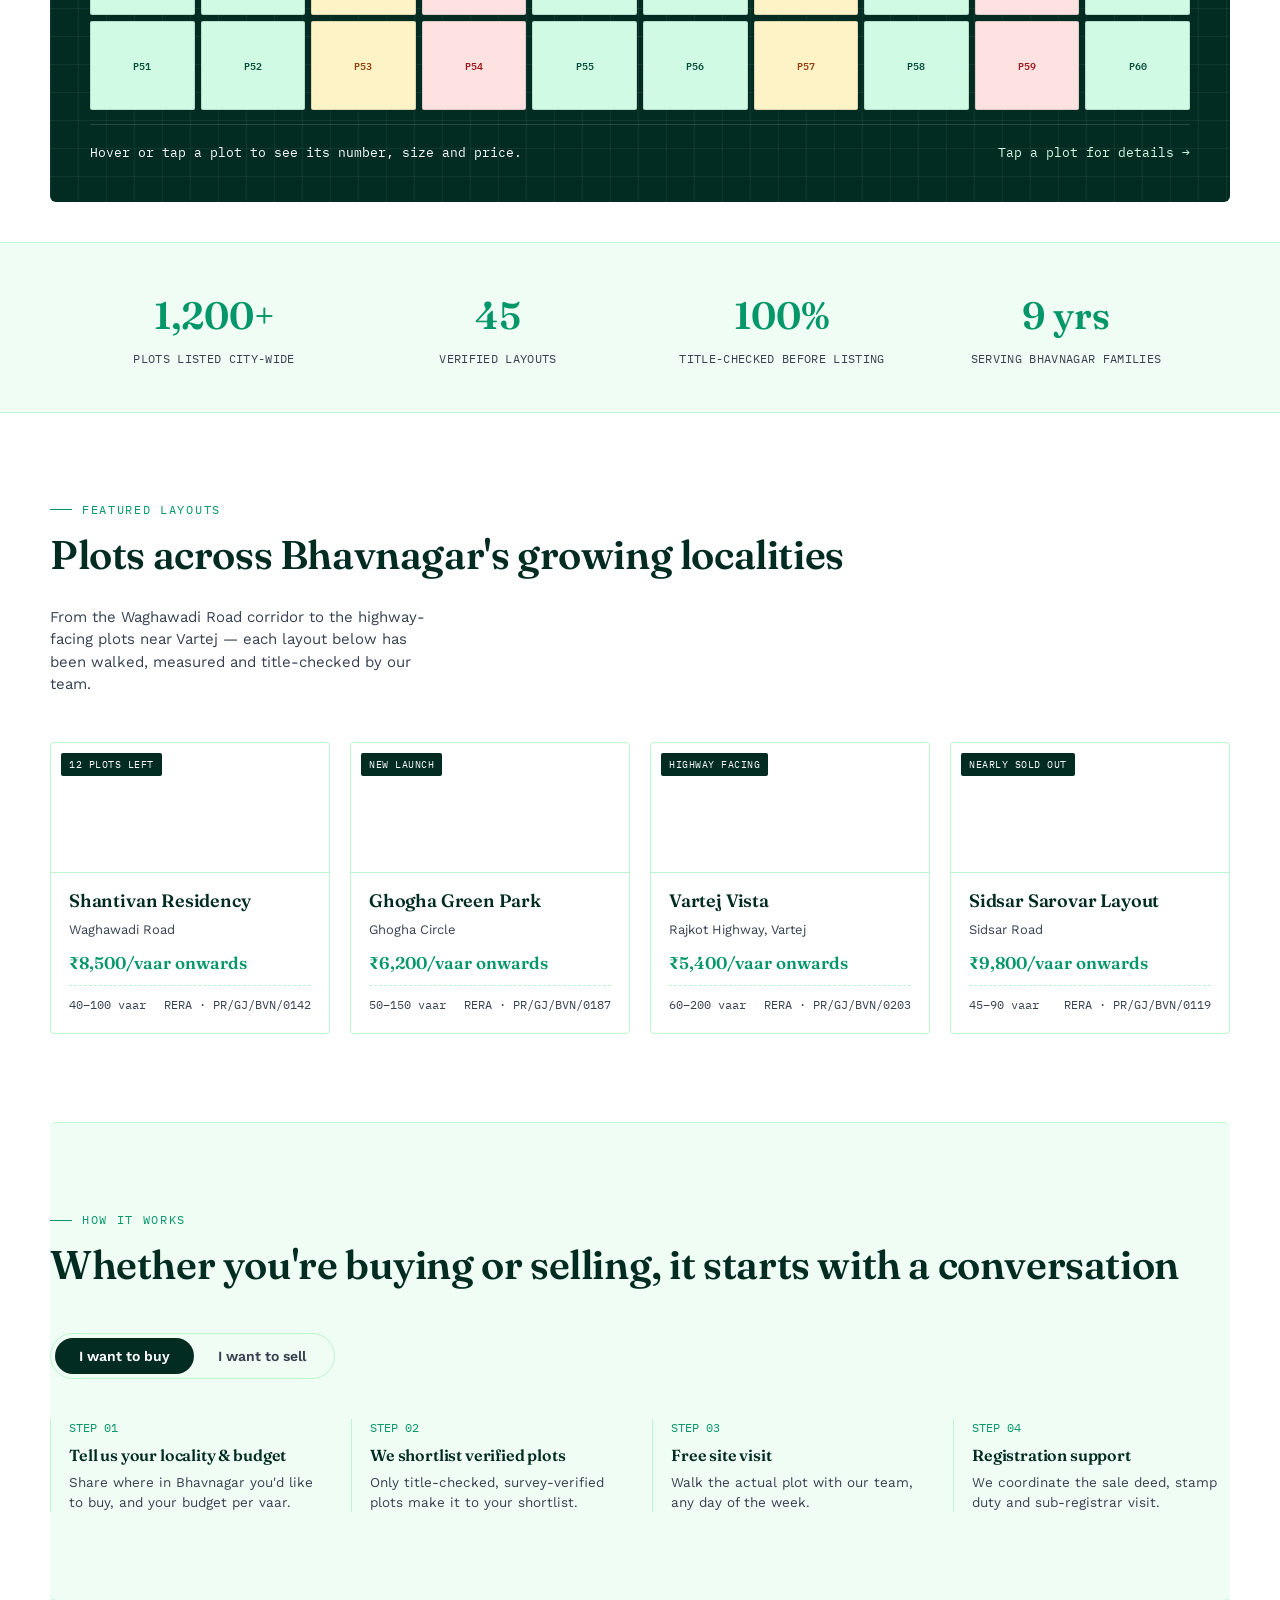
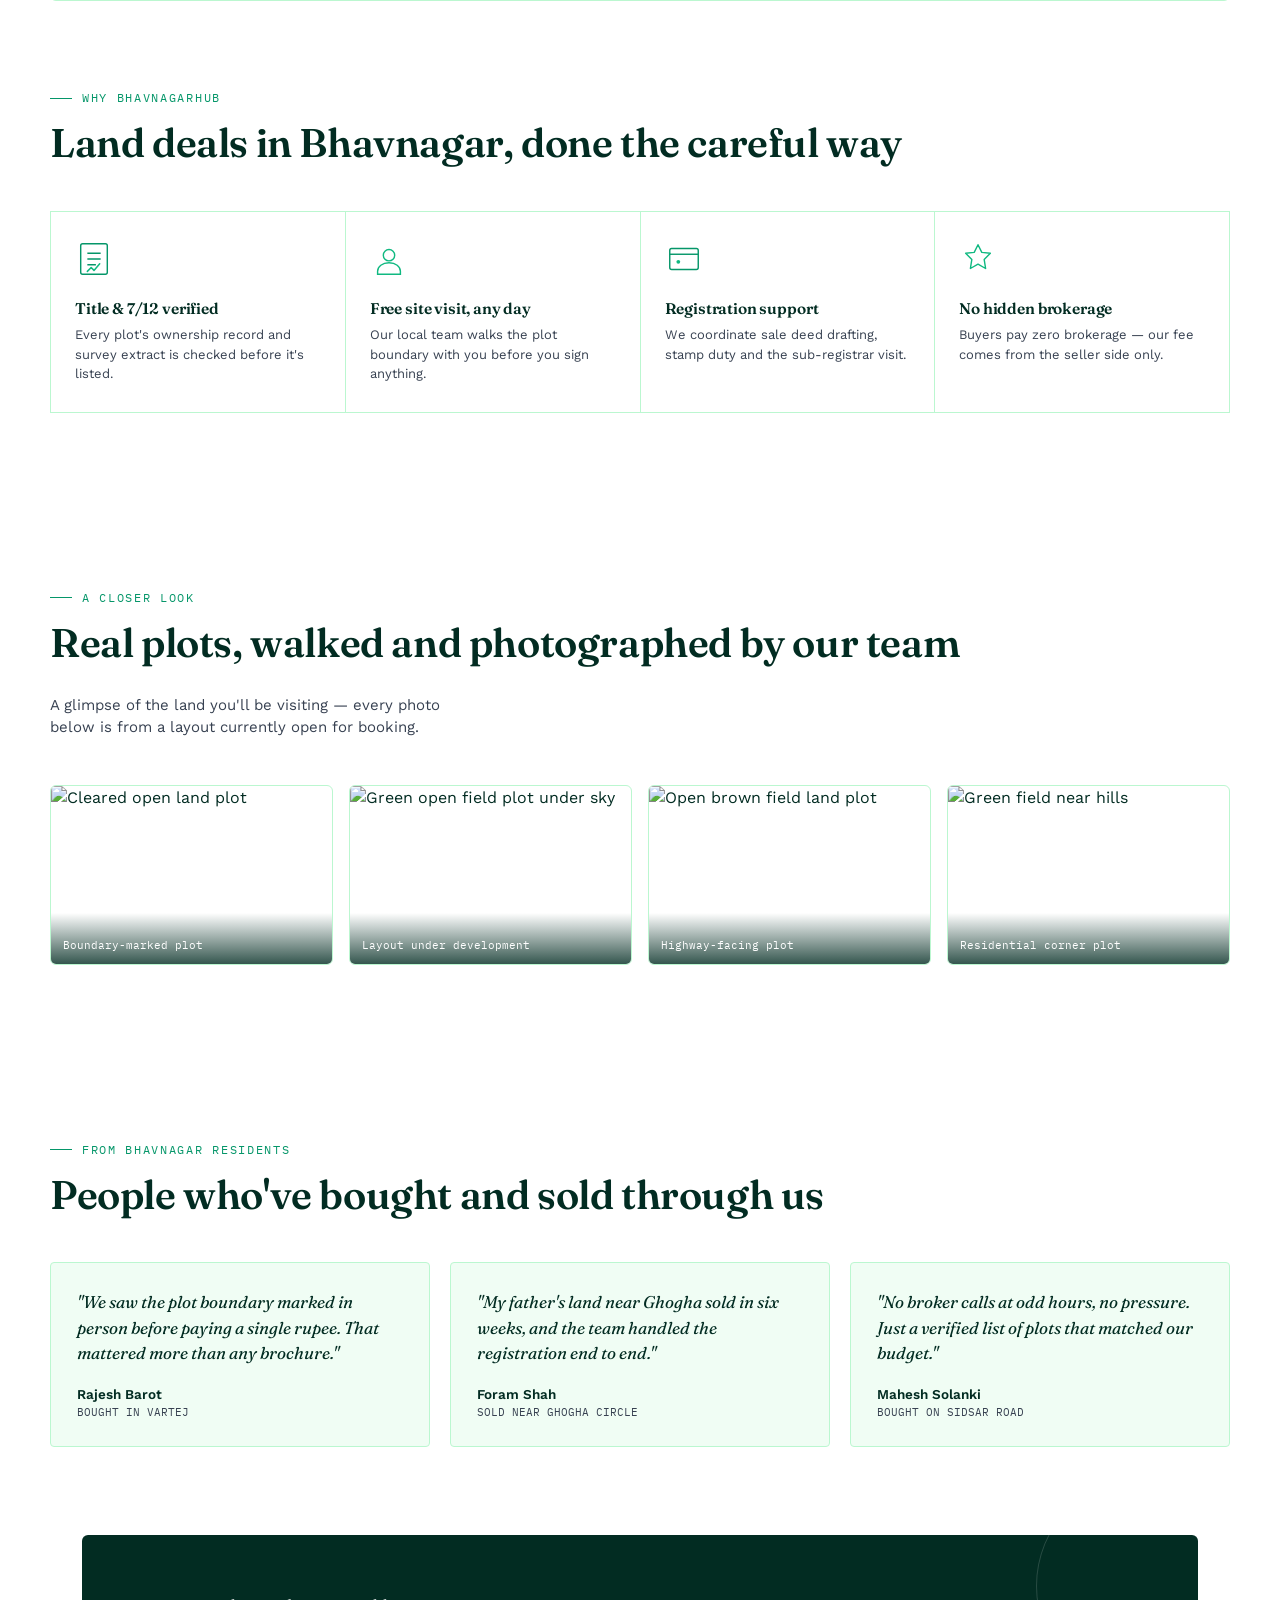
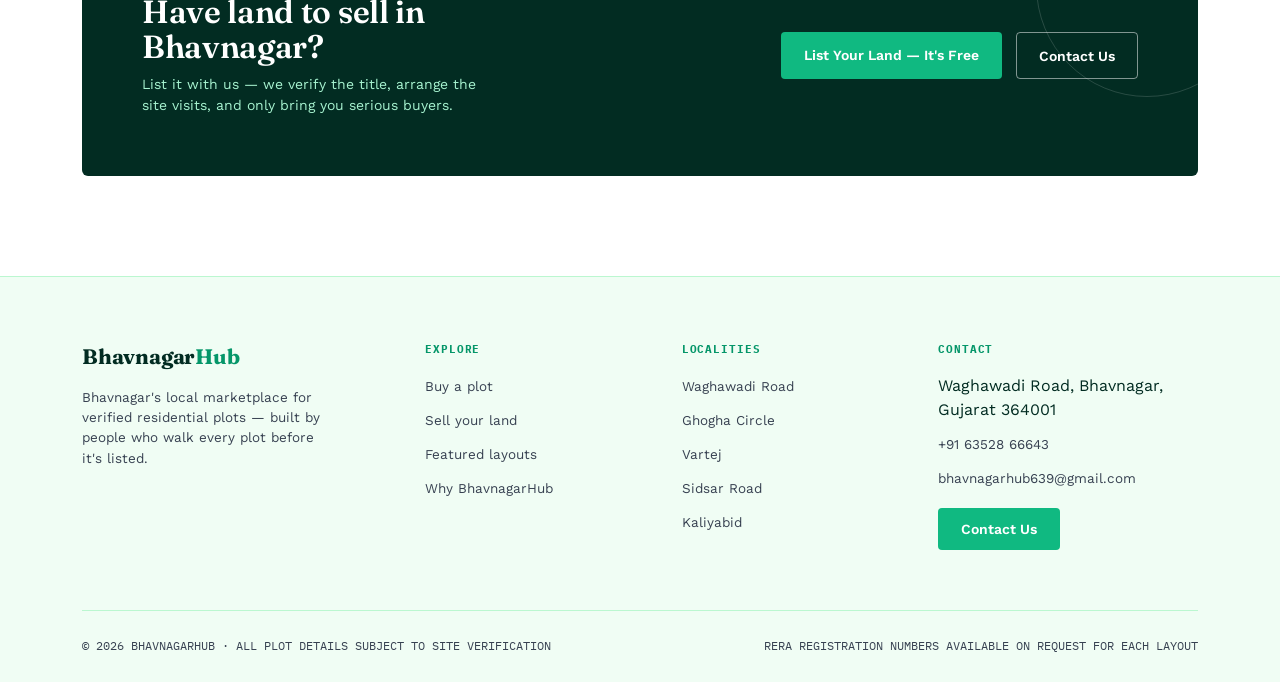
==== commit 27de5f32: "Update BhavnagarHub.html" ====
--- a/BhavnagarHub.html
+++ b/BhavnagarHub.html
@@ -10,22 +10,21 @@
 <style>
   :root{
     /* Fresh Green & White Palette */
-    --ink: #022C22; /* Deep forest green / almost black */
-    --ink-soft: #374151; /* Muted slate for readable subtext */
-    --paper: #FFFFFF; /* Crisp white */
-    --paper-2: #F0FDF4; /* Very light fresh mint for soft backgrounds */
-    --paper-line: #BBF7D0; /* Light green for borders */
-    --accent: #10B981; /* Vibrant emerald green for primary actions */
-    --accent-dark: #059669; /* Darker emerald for hovers */
-    
-    /* Plot statuses */
+    --ink: #022C22;
+    --ink-soft: #374151;
+    --paper: #FFFFFF;
+    --paper-2: #F0FDF4;
+    --paper-line: #BBF7D0;
+    --accent: #10B981;
+    --accent-dark: #059669;
+
     --plot-available: #059669;
     --plot-available-bg: #D1FAE5;
     --plot-booked: #D97706;
     --plot-booked-bg: #FEF3C7;
     --plot-sold: #DC2626;
     --plot-sold-bg: #FEE2E2;
-    
+
     --cream-white: #FFFFFF;
     --shadow: 0 10px 30px rgba(2, 44, 34, 0.08);
     --radius: 4px;
@@ -46,11 +45,7 @@
   ul{list-style:none;}
   button{font-family:inherit; cursor:pointer;}
 
-  .wrap{
-    max-width:1180px;
-    margin:0 auto;
-    padding:0 32px;
-  }
+  .wrap{ max-width:1180px; margin:0 auto; padding:0 32px; }
 
   h1,h2,h3,h4{
     font-family:'Fraunces', serif;
@@ -69,270 +64,125 @@
     align-items:center;
     gap:10px;
   }
-  .eyebrow::before{
-    content:"";
-    width:22px;
-    height:1px;
-    background:var(--accent-dark);
-    display:inline-block;
-  }
+  .eyebrow::before{ content:""; width:22px; height:1px; background:var(--accent-dark); display:inline-block; }
 
   /* ===== HEADER ===== */
   header{
-    position:sticky;
-    top:0;
-    z-index:100;
+    position:sticky; top:0; z-index:100;
     background:rgba(255, 255, 255, 0.94);
     backdrop-filter:blur(8px);
     border-bottom:1px solid var(--paper-line);
   }
   .nav{
-    display:flex;
-    align-items:center;
-    justify-content:space-between;
-    padding:18px 32px;
-    max-width:1180px;
-    margin:0 auto;
-  }
-  .brand{
-    display:flex;
-    align-items:center;
-    gap:11px;
-  }
-  .brand-mark{
-    width:34px; height:34px;
-    flex-shrink:0;
-  }
+    display:flex; align-items:center; justify-content:space-between;
+    padding:18px 32px; max-width:1180px; margin:0 auto;
+  }
+  .brand{ display:flex; align-items:center; gap:11px; }
+  .brand-mark{ width:34px; height:34px; flex-shrink:0; }
   .brand-text{
-    font-family:'Fraunces', serif;
-    font-weight:700;
-    font-size:21px;
-    letter-spacing:-0.01em;
-    color:var(--ink);
+    font-family:'Fraunces', serif; font-weight:700; font-size:21px;
+    letter-spacing:-0.01em; color:var(--ink);
   }
   .brand-text span{ color:var(--accent); }
   .brand-sub{
-    font-family:'IBM Plex Mono', monospace;
-    font-size:10.5px;
-    letter-spacing:0.06em;
-    color:var(--ink-soft);
-    text-transform:uppercase;
-    margin-top:1px;
-  }
-  .nav-links{
-    display:flex;
-    align-items:center;
-    gap:34px;
-  }
-  .nav-links a{
-    font-size:14.5px;
-    font-weight:500;
-    color:var(--ink-soft);
-    position:relative;
-    padding:4px 0;
-  }
+    font-family:'IBM Plex Mono', monospace; font-size:10.5px;
+    letter-spacing:0.06em; color:var(--ink-soft); text-transform:uppercase; margin-top:1px;
+  }
+  .nav-links{ display:flex; align-items:center; gap:34px; }
+  .nav-links a{ font-size:14.5px; font-weight:500; color:var(--ink-soft); position:relative; padding:4px 0; }
   .nav-links a:hover{ color:var(--ink); }
-  .nav-cta{
-    display:flex;
-    align-items:center;
-    gap:16px;
-  }
+  .nav-cta{ display:flex; align-items:center; gap:16px; }
   .btn{
-    display:inline-flex;
-    align-items:center;
-    justify-content:center;
-    gap:8px;
-    padding:12px 22px;
-    border-radius:var(--radius);
-    font-size:14px;
-    font-weight:600;
+    display:inline-flex; align-items:center; justify-content:center; gap:8px;
+    padding:12px 22px; border-radius:var(--radius); font-size:14px; font-weight:600;
     border:1px solid transparent;
     transition:transform 0.15s ease, box-shadow 0.15s ease, background 0.15s ease;
     white-space:nowrap;
   }
-  .btn-accent{
-    background:var(--accent);
-    color:var(--cream-white);
-  }
+  .btn-accent{ background:var(--accent); color:var(--cream-white); }
   .btn-accent:hover{ background:var(--accent-dark); transform:translateY(-1px); box-shadow:var(--shadow); }
-  .btn-ink{
-    background:var(--ink);
-    color:var(--paper);
-  }
+  .btn-ink{ background:var(--ink); color:var(--paper); }
   .btn-ink:hover{ background:#021c16; transform:translateY(-1px); }
-  .btn-line{
-    background:transparent;
-    color:var(--ink);
-    border:1px solid var(--ink);
-  }
+  .btn-line{ background:transparent; color:var(--ink); border:1px solid var(--ink); }
   .btn-line:hover{ background:var(--ink); color:var(--paper); }
-  .btn-ghost-paper{
-    background:transparent;
-    color:var(--paper);
-    border:1px solid rgba(255,255,255,0.5);
-  }
+  .btn-ghost-paper{ background:transparent; color:var(--paper); border:1px solid rgba(255,255,255,0.5); }
   .btn-ghost-paper:hover{ background:rgba(255,255,255,0.15); }
 
-  .menu-toggle{
-    display:none;
-    flex-direction:column;
-    gap:5px;
-    background:none; border:none;
-  }
-  .menu-toggle span{
-    width:24px; height:2px; background:var(--ink);
-  }
+  .menu-toggle{ display:none; flex-direction:column; gap:5px; background:none; border:none; }
+  .menu-toggle span{ width:24px; height:2px; background:var(--ink); }
 
   /* ===== HERO ===== */
-  .hero{
-    padding:76px 0 40px;
-  }
-  .hero-top{
+  .hero{ padding:76px 0 40px; }
+  .hero-top{ display:grid; grid-template-columns:1.1fr 0.9fr; gap:60px; align-items:end; margin-bottom:44px; }
+  .hero h1{ font-size:clamp(36px, 4.6vw, 60px); margin-top:18px; color:var(--ink); }
+  .hero h1 em{ font-style:italic; color:var(--accent-dark); }
+  .hero-lede{ font-size:17px; color:var(--ink-soft); max-width:52ch; margin-top:20px; }
+  .hero-side{
+    font-family:'IBM Plex Mono', monospace; font-size:13px; color:var(--ink-soft);
+    border-left:2px solid var(--accent); padding-left:18px; line-height:1.7;
+  }
+
+  /* photo strip under hero copy */
+  .hero-photos{
     display:grid;
-    grid-template-columns:1.1fr 0.9fr;
-    gap:60px;
-    align-items:end;
-    margin-bottom:44px;
-  }
-  .hero h1{
-    font-size:clamp(36px, 4.6vw, 60px);
-    margin-top:18px;
-    color:var(--ink);
-  }
-  .hero h1 em{
-    font-style:italic;
-    color:var(--accent-dark);
-  }
-  .hero-lede{
-    font-size:17px;
-    color:var(--ink-soft);
-    max-width:52ch;
-    margin-top:20px;
-  }
-  .hero-side{
-    font-family:'IBM Plex Mono', monospace;
-    font-size:13px;
-    color:var(--ink-soft);
-    border-left:2px solid var(--accent);
-    padding-left:18px;
-    line-height:1.7;
+    grid-template-columns:1.3fr 1fr 1fr;
+    gap:14px;
+    margin-bottom:40px;
+  }
+  .hero-photo{
+    position:relative;
+    border-radius:6px;
+    overflow:hidden;
+    height:200px;
+    border:1px solid var(--paper-line);
+  }
+  .hero-photo img{ width:100%; height:100%; object-fit:cover; }
+  .hero-photo .cap{
+    position:absolute; left:0; right:0; bottom:0;
+    background:linear-gradient(0deg, rgba(2,44,34,0.75), transparent);
+    color:#fff; font-family:'IBM Plex Mono', monospace; font-size:11px;
+    padding:20px 12px 10px;
   }
 
   /* search bar */
   .search-bar{
-    background:var(--cream-white);
-    border:1px solid var(--paper-line);
-    border-radius:var(--radius);
-    box-shadow:var(--shadow);
-    padding:20px;
-    display:grid;
-    grid-template-columns:1.1fr 1fr 1fr auto;
-    gap:14px;
-    margin-bottom:56px;
-  }
-  .field{
-    display:flex;
-    flex-direction:column;
-    gap:6px;
-  }
+    background:var(--cream-white); border:1px solid var(--paper-line); border-radius:var(--radius);
+    box-shadow:var(--shadow); padding:20px; display:grid;
+    grid-template-columns:1.1fr 1fr 1fr auto; gap:14px; margin-bottom:56px;
+  }
+  .field{ display:flex; flex-direction:column; gap:6px; }
   .field label{
-    font-family:'IBM Plex Mono', monospace;
-    font-size:10.5px;
-    text-transform:uppercase;
-    letter-spacing:0.08em;
-    color:var(--ink-soft);
+    font-family:'IBM Plex Mono', monospace; font-size:10.5px; text-transform:uppercase;
+    letter-spacing:0.08em; color:var(--ink-soft);
   }
   .field select, .field input{
-    border:1px solid var(--paper-line);
-    background:var(--paper);
-    padding:11px 12px;
-    font-family:'Work Sans', sans-serif;
-    font-size:14.5px;
-    color:var(--ink);
-    border-radius:2px;
-  }
-  .field select:focus, .field input:focus{
-    outline:2px solid var(--accent);
-    outline-offset:1px;
-  }
+    border:1px solid var(--paper-line); background:var(--paper); padding:11px 12px;
+    font-family:'Work Sans', sans-serif; font-size:14.5px; color:var(--ink); border-radius:2px;
+  }
+  .field select:focus, .field input:focus{ outline:2px solid var(--accent); outline-offset:1px; }
   .search-bar .btn{ align-self:end; height:44px; }
 
   /* ===== MAP / SIGNATURE ELEMENT ===== */
-  .survey{
-    background:var(--ink);
-    border-radius:6px;
-    padding:40px;
-    color:var(--paper);
-    position:relative;
-    overflow:hidden;
-  }
+  .survey{ background:var(--ink); border-radius:6px; padding:40px; color:var(--paper); position:relative; overflow:hidden; }
   .survey::before{
-    content:"";
-    position:absolute;
-    inset:0;
+    content:""; position:absolute; inset:0;
     background-image:
       linear-gradient(rgba(255,255,255,0.06) 1px, transparent 1px),
       linear-gradient(90deg, rgba(255,255,255,0.06) 1px, transparent 1px);
-    background-size:28px 28px;
-    pointer-events:none;
-  }
-  .survey-head{
-    display:flex;
-    justify-content:space-between;
-    align-items:flex-start;
-    gap:20px;
-    margin-bottom:26px;
-    position:relative;
-    flex-wrap:wrap;
-  }
-  .survey-title{
-    font-family:'Fraunces', serif;
-    font-size:24px;
-    font-weight:600;
-    color:var(--paper);
-  }
-  .survey-loc{
-    font-family:'IBM Plex Mono', monospace;
-    font-size:12px;
-    color:#A7F3D0;
-    margin-top:6px;
-  }
-  .legend{
-    display:flex;
-    gap:18px;
-    flex-wrap:wrap;
-    font-family:'IBM Plex Mono', monospace;
-    font-size:11.5px;
-    color:#D1FAE5;
-  }
-  .legend span{
-    display:inline-flex;
-    align-items:center;
-    gap:7px;
-  }
-  .legend i{
-    width:10px; height:10px; border-radius:2px; display:inline-block;
-  }
-
-  .plot-grid{
-    position:relative;
-    display:grid;
-    grid-template-columns:repeat(10, 1fr);
-    gap:6px;
-    margin-bottom:14px;
-  }
+    background-size:28px 28px; pointer-events:none;
+  }
+  .survey-head{ display:flex; justify-content:space-between; align-items:flex-start; gap:20px; margin-bottom:26px; position:relative; flex-wrap:wrap; }
+  .survey-title{ font-family:'Fraunces', serif; font-size:24px; font-weight:600; color:var(--paper); }
+  .survey-loc{ font-family:'IBM Plex Mono', monospace; font-size:12px; color:#A7F3D0; margin-top:6px; }
+  .legend{ display:flex; gap:18px; flex-wrap:wrap; font-family:'IBM Plex Mono', monospace; font-size:11.5px; color:#D1FAE5; }
+  .legend span{ display:inline-flex; align-items:center; gap:7px; }
+  .legend i{ width:10px; height:10px; border-radius:2px; display:inline-block; }
+
+  .plot-grid{ position:relative; display:grid; grid-template-columns:repeat(10, 1fr); gap:6px; margin-bottom:14px; }
   .plot{
-    aspect-ratio:1/0.85;
-    border-radius:2px;
-    display:flex;
-    align-items:center;
-    justify-content:center;
-    font-family:'IBM Plex Mono', monospace;
-    font-size:10px;
-    font-weight:600;
-    cursor:pointer;
-    transition:transform 0.12s ease, filter 0.12s ease;
-    border:1px solid rgba(0,0,0,0.12);
+    aspect-ratio:1/0.85; border-radius:2px; display:flex; align-items:center; justify-content:center;
+    font-family:'IBM Plex Mono', monospace; font-size:10px; font-weight:600; cursor:pointer;
+    transition:transform 0.12s ease, filter 0.12s ease; border:1px solid rgba(0,0,0,0.12);
   }
   .plot:hover{ transform:translateY(-2px) scale(1.05); filter:brightness(1.1); z-index:2; }
   .plot.available{ background:var(--plot-available-bg); color:#064E3B; }
@@ -340,332 +190,222 @@
   .plot.sold{ background:var(--plot-sold-bg); color:#991B1B; }
 
   .plot-info{
+    position:relative; display:flex; justify-content:space-between; align-items:center;
+    flex-wrap:wrap; gap:14px; padding-top:18px; border-top:1px solid rgba(255,255,255,0.15);
+    font-family:'IBM Plex Mono', monospace; font-size:12.5px; color:#D1FAE5;
+  }
+  #plot-detail{ font-size:13px; color:var(--paper); }
+  #plot-detail b{ color:var(--accent); }
+
+  /* ===== STATS ===== */
+  .stats{ background:var(--paper-2); border-top:1px solid var(--paper-line); border-bottom:1px solid var(--paper-line); padding:44px 0; }
+  .stats-grid{ display:grid; grid-template-columns:repeat(4, 1fr); gap:20px; text-align:center; }
+  .stat-num{ font-family:'Fraunces', serif; font-size:38px; font-weight:600; color:var(--accent-dark); }
+  .stat-label{ font-family:'IBM Plex Mono', monospace; font-size:11.5px; letter-spacing:0.03em; color:var(--ink-soft); margin-top:6px; }
+
+  /* ===== SECTION GENERIC ===== */
+  section.block{ padding:88px 0; }
+  .block-head{ display:flex; justify-content:space-between; align-items:flex-end; gap:30px; margin-bottom:46px; flex-wrap:wrap; }
+  .block-head h2{ font-size:clamp(28px,3.2vw,40px); margin-top:14px; }
+  .block-head p{ max-width:44ch; color:var(--ink-soft); font-size:15px; }
+
+  /* ===== LAYOUT CARDS ===== */
+  .layouts-grid{ display:grid; grid-template-columns:repeat(4, 1fr); gap:20px; }
+  .layout-card{
+    background:var(--cream-white); border:1px solid var(--paper-line); border-radius:4px;
+    overflow:hidden; display:flex; flex-direction:column;
+    transition:box-shadow 0.15s ease, transform 0.15s ease;
+  }
+  .layout-card:hover{ box-shadow:var(--shadow); transform:translateY(-3px); }
+  .layout-thumb{
+    height:130px;
     position:relative;
-    display:flex;
-    justify-content:space-between;
-    align-items:center;
-    flex-wrap:wrap;
-    gap:14px;
-    padding-top:18px;
-    border-top:1px solid rgba(255,255,255,0.15);
-    font-family:'IBM Plex Mono', monospace;
-    font-size:12.5px;
-    color:#D1FAE5;
-  }
-  #plot-detail{
-    font-size:13px;
-    color:var(--paper);
-  }
-  #plot-detail b{ color:var(--accent); }
-
-  /* ===== STATS ===== */
-  .stats{
-    background:var(--paper-2);
-    border-top:1px solid var(--paper-line);
+    background-size: cover;
+    background-position:center;
     border-bottom:1px solid var(--paper-line);
-    padding:44px 0;
-  }
-  .stats-grid{
+  }
+  .layout-tag{
+    position:absolute; top:10px; left:10px; background:var(--ink); color:var(--paper);
+    font-family:'IBM Plex Mono', monospace; font-size:10px; letter-spacing:0.05em;
+    padding:4px 8px; border-radius:2px; text-transform:uppercase;
+  }
+  .layout-body{ padding:18px 18px 20px; display:flex; flex-direction:column; gap:10px; flex:1; }
+  .layout-body h3{ font-size:18px; font-weight:600; }
+  .layout-loc{ font-size:13px; color:var(--ink-soft); }
+  .layout-meta{
+    font-family:'IBM Plex Mono', monospace; font-size:11.5px; color:var(--ink-soft);
+    display:flex; justify-content:space-between; border-top:1px dashed var(--paper-line);
+    padding-top:10px; margin-top:auto;
+  }
+  .layout-price{ font-family:'Fraunces', serif; font-weight:600; font-size:17px; color:var(--accent-dark); }
+
+  /* ===== PROCESS (buy/sell toggle) ===== */
+  .toggle-row{ display:inline-flex; background:var(--paper-2); border:1px solid var(--paper-line); border-radius:30px; padding:4px; margin-bottom:40px; }
+  .toggle-btn{ padding:10px 24px; border-radius:24px; font-size:14px; font-weight:600; background:transparent; border:none; color:var(--ink-soft); }
+  .toggle-btn.active{ background:var(--ink); color:var(--paper); }
+  .process-panel{ display:none; }
+  .process-panel.active{ display:grid; }
+  .process-panel{ grid-template-columns:repeat(4, 1fr); gap:24px; }
+  .process-step{ border-left:1px solid var(--paper-line); padding-left:18px; position:relative; }
+  .process-step .num{ font-family:'IBM Plex Mono', monospace; font-size:12px; color:var(--accent-dark); margin-bottom:10px; display:block; }
+  .process-step h4{ font-size:16px; font-weight:600; margin-bottom:8px; }
+  .process-step p{ font-size:13.5px; color:var(--ink-soft); }
+
+  /* ===== TRUST GRID ===== */
+  .trust-grid{ display:grid; grid-template-columns:repeat(4,1fr); gap:1px; background:var(--paper-line); border:1px solid var(--paper-line); }
+  .trust-card{ background:var(--cream-white); padding:28px 24px; }
+  .trust-card .glyph{ width:38px; height:38px; margin-bottom:16px; }
+  .trust-card h4{ font-size:15.5px; font-weight:600; margin-bottom:8px; }
+  .trust-card p{ font-size:13px; color:var(--ink-soft); }
+
+  /* ===== GALLERY ===== */
+  .gallery-grid{
     display:grid;
     grid-template-columns:repeat(4, 1fr);
-    gap:20px;
-    text-align:center;
-  }
-  .stat-num{
-    font-family:'Fraunces', serif;
-    font-size:38px;
-    font-weight:600;
-    color:var(--accent-dark);
-  }
-  .stat-label{
-    font-family:'IBM Plex Mono', monospace;
-    font-size:11.5px;
-    letter-spacing:0.03em;
-    color:var(--ink-soft);
-    margin-top:6px;
-  }
-
-  /* ===== SECTION GENERIC ===== */
-  section.block{ padding:88px 0; }
-  .block-head{
-    display:flex;
-    justify-content:space-between;
-    align-items:flex-end;
-    gap:30px;
-    margin-bottom:46px;
-    flex-wrap:wrap;
-  }
-  .block-head h2{
-    font-size:clamp(28px,3.2vw,40px);
-    margin-top:14px;
-  }
-  .block-head p{
-    max-width:44ch;
-    color:var(--ink-soft);
-    font-size:15px;
-  }
-
-  
-  /* ===== LAYOUT CARDS ===== */
-  .layouts-grid{
-    display:grid;
-    grid-template-columns:repeat(4, 1fr);
-    gap:20px;
-  }
-  .layout-card{
+    gap:16px;
+  }
+  .gallery-item{
+    border-radius:6px;
+    overflow:hidden;
+    border:1px solid var(--paper-line);
+    height:180px;
+    position:relative;
+  }
+  .gallery-item img{ width:100%; height:100%; object-fit:cover; transition:transform 0.3s ease; }
+  .gallery-item:hover img{ transform:scale(1.06); }
+  .gallery-item .cap{
+    position:absolute; left:0; right:0; bottom:0;
+    background:linear-gradient(0deg, rgba(2,44,34,0.8), transparent);
+    color:#fff; font-family:'IBM Plex Mono', monospace; font-size:11px; padding:24px 12px 10px;
+  }
+
+  /* ===== TESTIMONIALS ===== */
+  .testi-grid{ display:grid; grid-template-columns:repeat(3,1fr); gap:20px; }
+  .testi-card{ background:var(--paper-2); border:1px solid var(--paper-line); padding:26px; border-radius:4px; }
+  .testi-quote{ font-family:'Fraunces', serif; font-size:17px; font-style:italic; color:var(--ink); margin-bottom:18px; }
+  .testi-name{ font-weight:600; font-size:13.5px; }
+  .testi-loc{ font-family:'IBM Plex Mono', monospace; font-size:11px; color:var(--ink-soft); text-transform:uppercase; }
+
+  /* ===== CTA BANNER ===== */
+  .cta-banner{
+    background:var(--ink); color:var(--paper); border-radius:6px; padding:60px;
+    display:flex; justify-content:space-between; align-items:center; gap:30px;
+    flex-wrap:wrap; position:relative; overflow:hidden;
+  }
+  .cta-banner::before{
+    content:""; position:absolute; right:-60px; top:-60px; width:220px; height:220px;
+    border:1px solid rgba(255,255,255,0.15); border-radius:50%;
+  }
+  .cta-banner h2{ color:var(--paper); font-size:clamp(24px,2.6vw,32px); max-width:16ch; }
+  .cta-banner p{ color:#A7F3D0; margin-top:10px; font-size:14px; max-width:40ch; }
+  .cta-actions{ display:flex; gap:14px; flex-wrap:wrap; }
+
+  /* ===== FOOTER ===== */
+  footer{ background:var(--paper-2); border-top:1px solid var(--paper-line); padding:64px 0 28px; }
+  .footer-grid{ display:grid; grid-template-columns:1.4fr 1fr 1fr 1.2fr; gap:40px; margin-bottom:50px; }
+  .footer-brand p{ font-size:13.5px; color:var(--ink-soft); margin-top:14px; max-width:32ch; }
+  .footer-col h5{
+    font-family:'IBM Plex Mono', monospace; font-size:11px; letter-spacing:0.08em;
+    text-transform:uppercase; color:var(--accent-dark); margin-bottom:16px;
+  }
+  .footer-col ul li{ margin-bottom:10px; }
+  .footer-col ul li a{ font-size:13.5px; color:var(--ink-soft); }
+  .footer-col ul li a:hover{ color:var(--ink); }
+  .footer-bottom{
+    display:flex; justify-content:space-between; align-items:center; flex-wrap:wrap; gap:12px;
+    padding-top:26px; border-top:1px solid var(--paper-line);
+    font-family:'IBM Plex Mono', monospace; font-size:11.5px; color:var(--ink-soft);
+  }
+
+  /* ===== CONTACT MODAL ===== */
+  .modal-overlay{
+    display:none;
+    position:fixed; inset:0; z-index:1000;
+    background:rgba(2,44,34,0.55);
+    backdrop-filter:blur(3px);
+    align-items:center; justify-content:center;
+    padding:20px;
+  }
+  .modal-overlay.open{ display:flex; }
+  .modal-card{
     background:var(--cream-white);
-    border:1px solid var(--paper-line);
-    border-radius:4px;
-    overflow:hidden;
-    display:flex;
-    flex-direction:column;
-    transition:box-shadow 0.15s ease, transform 0.15s ease;
-  }
-  .layout-card:hover{ box-shadow:var(--shadow); transform:translateY(-3px); }
-  .layout-thumb{
-    height:120px;
-    background:
-      linear-gradient(135deg, rgba(16,185,129,0.15), rgba(5,150,105,0.05)),
-      repeating-linear-gradient(0deg, transparent, transparent 13px, rgba(16,185,129,0.06) 13px, rgba(16,185,129,0.06) 14px),
-      repeating-linear-gradient(90deg, transparent, transparent 13px, rgba(16,185,129,0.06) 13px, rgba(16,185,129,0.06) 14px);
+    border-radius:8px;
+    max-width:460px;
+    width:100%;
+    max-height:92vh;
+    overflow-y:auto;
+    box-shadow:0 24px 60px rgba(2,44,34,0.35);
     position:relative;
-    border-bottom:1px solid var(--paper-line);
-  }
-  .layout-tag{
-    position:absolute;
-    top:10px; left:10px;
+    animation:modalIn 0.2s ease;
+  }
+  @keyframes modalIn{ from{ opacity:0; transform:translateY(12px) scale(0.98);} to{opacity:1; transform:translateY(0) scale(1);} }
+  .modal-head{
     background:var(--ink);
     color:var(--paper);
-    font-family:'IBM Plex Mono', monospace;
-    font-size:10px;
-    letter-spacing:0.05em;
-    padding:4px 8px;
-    border-radius:2px;
-    text-transform:uppercase;
-  }
-  .layout-body{
-    padding:18px 18px 20px;
-    display:flex;
-    flex-direction:column;
-    gap:10px;
-    flex:1;
-  }
-  .layout-body h3{
-    font-size:18px;
-    font-weight:600;
-  }
-  .layout-loc{
-    font-size:13px;
-    color:var(--ink-soft);
-  }
-  .layout-meta{
-    font-family:'IBM Plex Mono', monospace;
-    font-size:11.5px;
-    color:var(--ink-soft);
-    display:flex;
-    justify-content:space-between;
-    border-top:1px dashed var(--paper-line);
-    padding-top:10px;
-    margin-top:auto;
-  }
-  .layout-price{
-    font-family:'Fraunces', serif;
-    font-weight:600;
-    font-size:17px;
-    color:var(--accent-dark);
-  }
-
-  /* ===== PROCESS (buy/sell toggle) ===== */
-  .toggle-row{
-    display:inline-flex;
-    background:var(--paper-2);
-    border:1px solid var(--paper-line);
-    border-radius:30px;
-    padding:4px;
-    margin-bottom:40px;
-  }
-  .toggle-btn{
-    padding:10px 24px;
-    border-radius:24px;
-    font-size:14px;
-    font-weight:600;
-    background:transparent;
+    padding:26px 28px;
+    border-radius:8px 8px 0 0;
+  }
+  .modal-head .eyebrow{ color:#6EE7B7; }
+  .modal-head .eyebrow::before{ background:#6EE7B7; }
+  .modal-head h3{ font-size:22px; margin-top:10px; }
+  .modal-head p{ font-size:13px; color:#A7F3D0; margin-top:8px; }
+  .modal-close{
+    position:absolute; top:16px; right:16px;
+    width:30px; height:30px;
+    border-radius:50%;
+    background:rgba(255,255,255,0.12);
+    color:var(--paper);
     border:none;
-    color:var(--ink-soft);
-  }
-  .toggle-btn.active{
-    background:var(--ink);
-    color:var(--paper);
-  }
-  .process-panel{ display:none; }
-  .process-panel.active{ display:grid; }
-  .process-panel{
-    grid-template-columns:repeat(4, 1fr);
-    gap:24px;
-  }
-  .process-step{
-    border-left:1px solid var(--paper-line);
-    padding-left:18px;
-    position:relative;
-  }
-  .process-step .num{
-    font-family:'IBM Plex Mono', monospace;
-    font-size:12px;
-    color:var(--accent-dark);
-    margin-bottom:10px;
-    display:block;
-  }
-  .process-step h4{
     font-size:16px;
-    font-weight:600;
-    margin-bottom:8px;
-  }
-  .process-step p{
-    font-size:13.5px;
-    color:var(--ink-soft);
-  }
-
-  /* ===== TRUST GRID ===== */
-  .trust-grid{
-    display:grid;
-    grid-template-columns:repeat(4,1fr);
-    gap:1px;
-    background:var(--paper-line);
-    border:1px solid var(--paper-line);
-  }
-  .trust-card{
-    background:var(--cream-white);
-    padding:28px 24px;
-  }
-  .trust-card .glyph{
-    width:38px; height:38px;
-    margin-bottom:16px;
-  }
-  .trust-card h4{
-    font-size:15.5px;
-    font-weight:600;
-    margin-bottom:8px;
-  }
-  .trust-card p{
-    font-size:13px;
-    color:var(--ink-soft);
-  }
-
-  /* ===== TESTIMONIALS ===== */
-  .testi-grid{
-    display:grid;
-    grid-template-columns:repeat(3,1fr);
-    gap:20px;
-  }
-  .testi-card{
-    background:var(--paper-2);
-    border:1px solid var(--paper-line);
-    padding:26px;
-    border-radius:4px;
-  }
-  .testi-quote{
-    font-family:'Fraunces', serif;
-    font-size:17px;
-    font-style:italic;
-    color:var(--ink);
-    margin-bottom:18px;
-  }
-  .testi-name{
-    font-weight:600;
-    font-size:13.5px;
-  }
-  .testi-loc{
-    font-family:'IBM Plex Mono', monospace;
-    font-size:11px;
-    color:var(--ink-soft);
-    text-transform:uppercase;
-  }
-
-  /* ===== CTA BANNER ===== */
-  .cta-banner{
-    background:var(--ink);
-    color:var(--paper);
-    border-radius:6px;
-    padding:60px;
-    display:flex;
-    justify-content:space-between;
-    align-items:center;
-    gap:30px;
-    flex-wrap:wrap;
-    position:relative;
-    overflow:hidden;
-  }
-  .cta-banner::before{
-    content:"";
-    position:absolute;
-    right:-60px; top:-60px;
-    width:220px; height:220px;
-    border:1px solid rgba(255,255,255,0.15);
-    border-radius:50%;
-  }
-  .cta-banner h2{
-    color:var(--paper);
-    font-size:clamp(24px,2.6vw,32px);
-    max-width:16ch;
-  }
-  .cta-banner p{ color:#A7F3D0; margin-top:10px; font-size:14px; max-width:40ch; }
-  .cta-actions{ display:flex; gap:14px; flex-wrap:wrap; }
-
-  /* ===== FOOTER ===== */
-  footer{
-    background:var(--paper-2);
-    border-top:1px solid var(--paper-line);
-    padding:64px 0 28px;
-  }
-  .footer-grid{
-    display:grid;
-    grid-template-columns:1.4fr 1fr 1fr 1.2fr;
-    gap:40px;
-    margin-bottom:50px;
-  }
-  .footer-brand p{
-    font-size:13.5px;
-    color:var(--ink-soft);
-    margin-top:14px;
-    max-width:32ch;
-  }
-  .footer-col h5{
-    font-family:'IBM Plex Mono', monospace;
-    font-size:11px;
-    letter-spacing:0.08em;
-    text-transform:uppercase;
-    color:var(--accent-dark);
-    margin-bottom:16px;
-  }
-  .footer-col ul li{ margin-bottom:10px; }
-  .footer-col ul li a{
-    font-size:13.5px;
-    color:var(--ink-soft);
-  }
-  .footer-col ul li a:hover{ color:var(--ink); }
-  .footer-bottom{
-    display:flex;
-    justify-content:space-between;
-    align-items:center;
-    flex-wrap:wrap;
-    gap:12px;
-    padding-top:26px;
-    border-top:1px solid var(--paper-line);
-    font-family:'IBM Plex Mono', monospace;
-    font-size:11.5px;
-    color:var(--ink-soft);
-  }
+    line-height:1;
+    display:flex; align-items:center; justify-content:center;
+  }
+  .modal-close:hover{ background:rgba(255,255,255,0.22); }
+  .modal-body{ padding:26px 28px 28px; }
+  .modal-field{ display:flex; flex-direction:column; gap:6px; margin-bottom:16px; }
+  .modal-field label{
+    font-family:'IBM Plex Mono', monospace; font-size:10.5px; text-transform:uppercase;
+    letter-spacing:0.08em; color:var(--ink-soft);
+  }
+  .modal-field input, .modal-field textarea{
+    border:1px solid var(--paper-line); background:var(--paper-2); padding:12px 13px;
+    font-family:'Work Sans', sans-serif; font-size:14.5px; color:var(--ink); border-radius:4px;
+    resize:vertical;
+  }
+  .modal-field input:focus, .modal-field textarea:focus{ outline:2px solid var(--accent); outline-offset:1px; background:#fff; }
+  .modal-error{ font-size:12px; color:#DC2626; margin-top:4px; display:none; }
+  .modal-field.invalid input, .modal-field.invalid textarea{ border-color:#DC2626; }
+  .modal-field.invalid .modal-error{ display:block; }
+  .modal-submit{ width:100%; margin-top:6px; height:48px; }
+  .modal-success{
+    display:none;
+    text-align:center;
+    padding:20px 4px 6px;
+  }
+  .modal-success.show{ display:block; }
+  .modal-success .tick{
+    width:52px; height:52px; border-radius:50%;
+    background:var(--plot-available-bg);
+    display:flex; align-items:center; justify-content:center;
+    margin:0 auto 16px;
+  }
+  .modal-success h4{ font-size:18px; margin-bottom:8px; }
+  .modal-success p{ font-size:13.5px; color:var(--ink-soft); }
+  .modal-body.hide{ display:none; }
 
   /* ===== RESPONSIVE ===== */
   @media (max-width: 980px){
     .nav-links{ display:none; }
     .menu-toggle{ display:flex; }
     .hero-top{ grid-template-columns:1fr; gap:34px; }
+    .hero-photos{ grid-template-columns:1fr 1fr; }
+    .hero-photos .hero-photo:first-child{ grid-column:1/-1; height:220px; }
     .search-bar{ grid-template-columns:1fr 1fr; }
     .search-bar .btn{ grid-column:1/-1; }
     .stats-grid{ grid-template-columns:repeat(2,1fr); gap:30px; }
     .layouts-grid{ grid-template-columns:repeat(2,1fr); }
     .trust-grid{ grid-template-columns:repeat(2,1fr); }
+    .gallery-grid{ grid-template-columns:repeat(2,1fr); }
     .testi-grid{ grid-template-columns:1fr; }
     .process-panel{ grid-template-columns:repeat(2,1fr); }
     .footer-grid{ grid-template-columns:1fr 1fr; }
@@ -674,10 +414,14 @@
   @media (max-width: 600px){
     .wrap{ padding:0 20px; }
     .nav{ padding:16px 20px; }
+    .hero-photos{ grid-template-columns:1fr; }
+    .hero-photos .hero-photo:first-child{ height:180px; }
+    .hero-photo{ height:150px; }
     .search-bar{ grid-template-columns:1fr; }
     .stats-grid{ grid-template-columns:1fr 1fr; }
     .layouts-grid{ grid-template-columns:1fr; }
     .trust-grid{ grid-template-columns:1fr; }
+    .gallery-grid{ grid-template-columns:1fr 1fr; }
     .process-panel{ grid-template-columns:1fr; }
     .footer-grid{ grid-template-columns:1fr; gap:30px; }
     .cta-banner{ padding:36px 24px; flex-direction:column; align-items:flex-start; }
@@ -686,9 +430,7 @@
     section.block{ padding:60px 0; }
   }
 
-  @media (prefers-reduced-motion: reduce){
-    *{ animation:none !important; transition:none !important; }
-  }
+  @media (prefers-reduced-motion: reduce){ *{ animation:none !important; transition:none !important; } }
 
   :focus-visible{ outline:2px solid var(--accent); outline-offset:2px; }
 </style>
@@ -716,10 +458,10 @@
       <a href="#sell">Sell Your Land</a>
       <a href="#layouts">Layouts</a>
       <a href="#trust">Why Us</a>
-      <a href="#contact">Contact</a>
+      <a href="#" onclick="openContact(); return false;">Contact</a>
     </div>
     <div class="nav-cta">
-      <a href="tel:+919999999999" class="btn btn-line" style="display:none" id="phone-btn">+91 98765 43210</a>
+      <button class="btn btn-line" onclick="openContact()">Contact Us</button>
       <a href="#sell" class="btn btn-accent">List Your Land</a>
     </div>
     <button class="menu-toggle" aria-label="Open menu" onclick="document.querySelector('.nav-links').style.display = document.querySelector('.nav-links').style.display === 'flex' ? 'none' : 'flex'">
@@ -743,6 +485,22 @@
         02 / Site visits arranged within 48 hrs<br>
         03 / Zero brokerage for buyers<br>
         04 / Registration &amp; stamp duty support
+      </div>
+    </div>
+
+    <!-- PHOTOS -->
+    <div class="hero-photos">
+      <div class="hero-photo">
+        <img src="https://images.unsplash.com/photo-1697627903173-e22b6e04734d?auto=format&fit=crop&w=1200&q=70" alt="Open residential land plot with trees, Bhavnagar area">
+        <div class="cap">Shantivan Residency — Waghawadi Road</div>
+      </div>
+      <div class="hero-photo">
+        <img src="https://images.unsplash.com/photo-1663436296541-f1958f6d3b59?auto=format&fit=crop&w=800&q=70" alt="Cleared residential plot ready for construction">
+        <div class="cap">Ghogha Green Park</div>
+      </div>
+      <div class="hero-photo">
+        <img src="https://images.unsplash.com/photo-1586803555480-d98e84e39cf2?auto=format&fit=crop&w=800&q=70" alt="Open plot of land under a clear sky">
+        <div class="cap">Vartej Vista</div>
       </div>
     </div>
 
@@ -840,7 +598,7 @@
 
     <div class="layouts-grid">
       <div class="layout-card">
-        <div class="layout-thumb"><span class="layout-tag">12 plots left</span></div>
+        <div class="layout-thumb" style="background-image:url('https://images.housivity.com/uploads/2024/11/139-Sardar-Nagar-Bhavnagar-3-scaled.jpg')"><span class="layout-tag">12 plots left</span></div>
         <div class="layout-body">
           <h3>Shantivan Residency</h3>
           <div class="layout-loc">Waghawadi Road</div>
@@ -849,7 +607,7 @@
         </div>
       </div>
       <div class="layout-card">
-        <div class="layout-thumb"><span class="layout-tag">New launch</span></div>
+        <div class="layout-thumb" style="background-image:url('https://images.unsplash.com/photo-1626834478854-9b5aefd826fd?auto=format&fit=crop&w=600&q=70')"><span class="layout-tag">New launch</span></div>
         <div class="layout-body">
           <h3>Ghogha Green Park</h3>
           <div class="layout-loc">Ghogha Circle</div>
@@ -858,7 +616,7 @@
         </div>
       </div>
       <div class="layout-card">
-        <div class="layout-thumb"><span class="layout-tag">Highway facing</span></div>
+        <div class="layout-thumb" style="background-image:url('https://images.unsplash.com/photo-1599809563132-4b678fb6f611?auto=format&fit=crop&w=600&q=70')"><span class="layout-tag">Highway facing</span></div>
         <div class="layout-body">
           <h3>Vartej Vista</h3>
           <div class="layout-loc">Rajkot Highway, Vartej</div>
@@ -867,7 +625,7 @@
         </div>
       </div>
       <div class="layout-card">
-        <div class="layout-thumb"><span class="layout-tag">Nearly sold out</span></div>
+        <div class="layout-thumb" style="background-image:url('https://images.unsplash.com/photo-1624856472328-bfcf71c34741?auto=format&fit=crop&w=600&q=70')"><span class="layout-tag">Nearly sold out</span></div>
         <div class="layout-body">
           <h3>Sidsar Sarovar Layout</h3>
           <div class="layout-loc">Sidsar Road</div>
@@ -972,6 +730,35 @@
     </div>
   </section>
 
+  <!-- ============ GALLERY ============ -->
+  <section class="block wrap">
+    <div class="block-head">
+      <div>
+        <div class="eyebrow">A closer look</div>
+        <h2>Real plots, walked and photographed by our team</h2>
+      </div>
+      <p>A glimpse of the land you'll be visiting — every photo below is from a layout currently open for booking.</p>
+    </div>
+    <div class="gallery-grid">
+      <div class="gallery-item">
+        <img src="https://images.unsplash.com/photo-1663436296541-f1958f6d3b59?auto=format&fit=crop&w=500&q=70" alt="Cleared open land plot">
+        <div class="cap">Boundary-marked plot</div>
+      </div>
+      <div class="gallery-item">
+        <img src="https://images.unsplash.com/photo-1586803555480-d98e84e39cf2?auto=format&fit=crop&w=500&q=70" alt="Green open field plot under sky">
+        <div class="cap">Layout under development</div>
+      </div>
+      <div class="gallery-item">
+        <img src="https://images.unsplash.com/photo-1599809563132-4b678fb6f611?auto=format&fit=crop&w=500&q=70" alt="Open brown field land plot">
+        <div class="cap">Highway-facing plot</div>
+      </div>
+      <div class="gallery-item">
+        <img src="https://images.unsplash.com/photo-1626834478854-9b5aefd826fd?auto=format&fit=crop&w=500&q=70" alt="Green field near hills">
+        <div class="cap">Residential corner plot</div>
+      </div>
+    </div>
+  </section>
+
   <!-- ============ TESTIMONIALS ============ -->
   <section class="block wrap">
     <div class="block-head">
@@ -1008,7 +795,7 @@
       </div>
       <div class="cta-actions">
         <a href="#" class="btn btn-accent">List Your Land — It's Free</a>
-        <a href="tel:+919999999999" class="btn btn-ghost-paper">Call +91 63528 66643</a>
+        <button class="btn btn-ghost-paper" onclick="openContact()">Contact Us</button>
       </div>
     </div>
   </section>
@@ -1045,8 +832,9 @@
         <h5>Contact</h5>
         <ul>
           <li>Waghawadi Road, Bhavnagar, Gujarat 364001</li>
-          <li><a href="tel:+9163528 66643">+91 63528 66643</a></li>
+          <li><a href="tel:+916352866643">+91 63528 66643</a></li>
           <li><a href="mailto:bhavnagarhub639@gmail.com">bhavnagarhub639@gmail.com</a></li>
+          <li><button class="btn btn-accent" style="margin-top:8px;" onclick="openContact()">Contact Us</button></li>
         </ul>
       </div>
     </div>
@@ -1056,6 +844,50 @@
     </div>
   </div>
 </footer>
+
+<!-- ============ CONTACT MODAL ============ -->
+<div class="modal-overlay" id="contact-modal" onclick="if(event.target===this) closeContact()">
+  <div class="modal-card">
+    <div class="modal-head">
+      <button class="modal-close" onclick="closeContact()" aria-label="Close">✕</button>
+      <div class="eyebrow">Get in touch</div>
+      <h3>Contact BhavnagarHub</h3>
+      <p>Share your details and our team will call you back, usually within a few hours.</p>
+    </div>
+    <div class="modal-body" id="modal-body">
+      <form id="contact-form" onsubmit="return submitContactForm(event)" novalidate>
+        <div class="modal-field" id="field-name">
+          <label for="c-name">Full name</label>
+          <input type="text" id="c-name" name="name" placeholder="e.g. Rajesh Barot" autocomplete="name">
+          <span class="modal-error">Please enter your name.</span>
+        </div>
+        <div class="modal-field" id="field-email">
+          <label for="c-email">Email address</label>
+          <input type="email" id="c-email" name="email" placeholder="you@example.com" autocomplete="email">
+          <span class="modal-error">Please enter a valid email address.</span>
+        </div>
+        <div class="modal-field" id="field-mobile">
+          <label for="c-mobile">Mobile number</label>
+          <input type="tel" id="c-mobile" name="mobile" placeholder="10-digit mobile number" autocomplete="tel">
+          <span class="modal-error">Please enter a valid 10-digit mobile number.</span>
+        </div>
+        <div class="modal-field" id="field-message">
+          <label for="c-message">Message (optional)</label>
+          <textarea id="c-message" name="message" rows="3" placeholder="Tell us which locality or plot you're interested in..."></textarea>
+        </div>
+        <button type="submit" class="btn btn-accent modal-submit">Send Message</button>
+      </form>
+    </div>
+    <div class="modal-success" id="modal-success">
+      <div class="tick">
+        <svg width="24" height="24" viewBox="0 0 24 24" fill="none"><path d="M4 12l5 5L20 6" stroke="#059669" stroke-width="2.5" stroke-linecap="round" stroke-linejoin="round"/></svg>
+      </div>
+      <h4>Thanks, we've got your details!</h4>
+      <p>Our team will reach out to you shortly. You can close this window now.</p>
+      <button class="btn btn-ink" style="margin-top:20px; width:100%;" onclick="closeContact()">Close</button>
+    </div>
+  </div>
+</div>
 
 <script>
   // Build the interactive plot grid
@@ -1097,7 +929,154 @@
     document.getElementById('panel-buy').classList.toggle('active', which==='buy');
     document.getElementById('panel-sell').classList.toggle('active', which==='sell');
   }
+
+  // ===== Contact modal logic =====
+  function openContact(){
+    document.getElementById('contact-modal').classList.add('open');
+    document.body.style.overflow = 'hidden';
+    // reset to form view each time it's opened fresh
+    document.getElementById('modal-body').classList.remove('hide');
+    document.getElementById('modal-success').classList.remove('show');
+  }
+  function closeContact(){
+    document.getElementById('contact-modal').classList.remove('open');
+    document.body.style.overflow = '';
+  }
+  document.addEventListener('keydown', function(e){
+    if(e.key === 'Escape') closeContact();
+  });
+
+  // ===== GOOGLE SHEETS API =====
+  // Paste your deployed Google Apps Script Web App URL here.
+  const GOOGLE_SHEET_API_URL = "https://script.google.com/macros/s/AKfycby4fv-cerPm-8H4tU9n4PtQLNuuR5uVuygRV2fTWlXhTMvEsc5RpBZTsTmNmUGcc8DFmA/exec";
+
+  async function submitContactForm(e){
+    e.preventDefault();
+    let valid = true;
+
+    const nameEl = document.getElementById('c-name');
+    const emailEl = document.getElementById('c-email');
+    const mobileEl = document.getElementById('c-mobile');
+    const messageEl = document.getElementById('c-message');
+
+    const nameField = document.getElementById('field-name');
+    const emailField = document.getElementById('field-email');
+    const mobileField = document.getElementById('field-mobile');
+
+    nameField.classList.remove('invalid');
+    emailField.classList.remove('invalid');
+    mobileField.classList.remove('invalid');
+
+    if(nameEl.value.trim().length < 2){
+      nameField.classList.add('invalid');
+      valid = false;
+    }
+
+    const emailPattern = /^[^\s@]+@[^\s@]+\.[^\s@]+$/;
+    if(!emailPattern.test(emailEl.value.trim())){
+      emailField.classList.add('invalid');
+      valid = false;
+    }
+
+    const mobilePattern = /^[6-9]\d{9}$/;
+    if(!mobilePattern.test(mobileEl.value.trim().replace(/\D/g,''))){
+      mobileField.classList.add('invalid');
+      valid = false;
+    }
+
+    if(!valid) return false;
+
+
+    const submitBtn = document.querySelector('.modal-submit');
+    const originalLabel = submitBtn.textContent;
+    submitBtn.textContent = 'Sending…';
+    submitBtn.disabled = true;
+
+    const formData = new URLSearchParams();
+    formData.append('fullName', nameEl.value.trim());
+    formData.append('email', emailEl.value.trim());
+    formData.append('mobile', mobileEl.value.trim());
+    formData.append('message', messageEl.value.trim());
+
+        const response = await fetch(
+  GOOGLE_SHEET_API_URL,
+  {
+    method: "POST",
+
+    body: JSON.stringify({
+      fullName:
+        nameEl.value.trim(),
+
+      email:
+        emailEl.value.trim(),
+
+      mobile:
+        mobileEl.value
+          .trim()
+          .replace(/\D/g, ""),
+
+      message:
+        messageEl.value.trim()
+    })
+  }
+);
+
+
+const responseText =
+  await response.text();
+
+
+console.log(
+  "Status:",
+  response.status
+);
+
+console.log(
+  "Response:",
+  responseText
+);
+
+
+if (!response.ok) {
+
+  throw new Error(
+    "Server returned status " +
+    response.status
+  );
+
+}
+
+
+let result = {};
+
+if (responseText) {
+
+  result =
+    JSON.parse(responseText);
+
+}
+
+
+if (result.success) {
+
+  alert(
+    "Message saved successfully!"
+  );
+
+  form.reset();
+
+} else {
+
+  throw new Error(
+    result.message ||
+    "Data was not saved"
+  );
+
+}
+
+    return false;
+  }
 </script>
 
 </body>
-</html>+</html>
